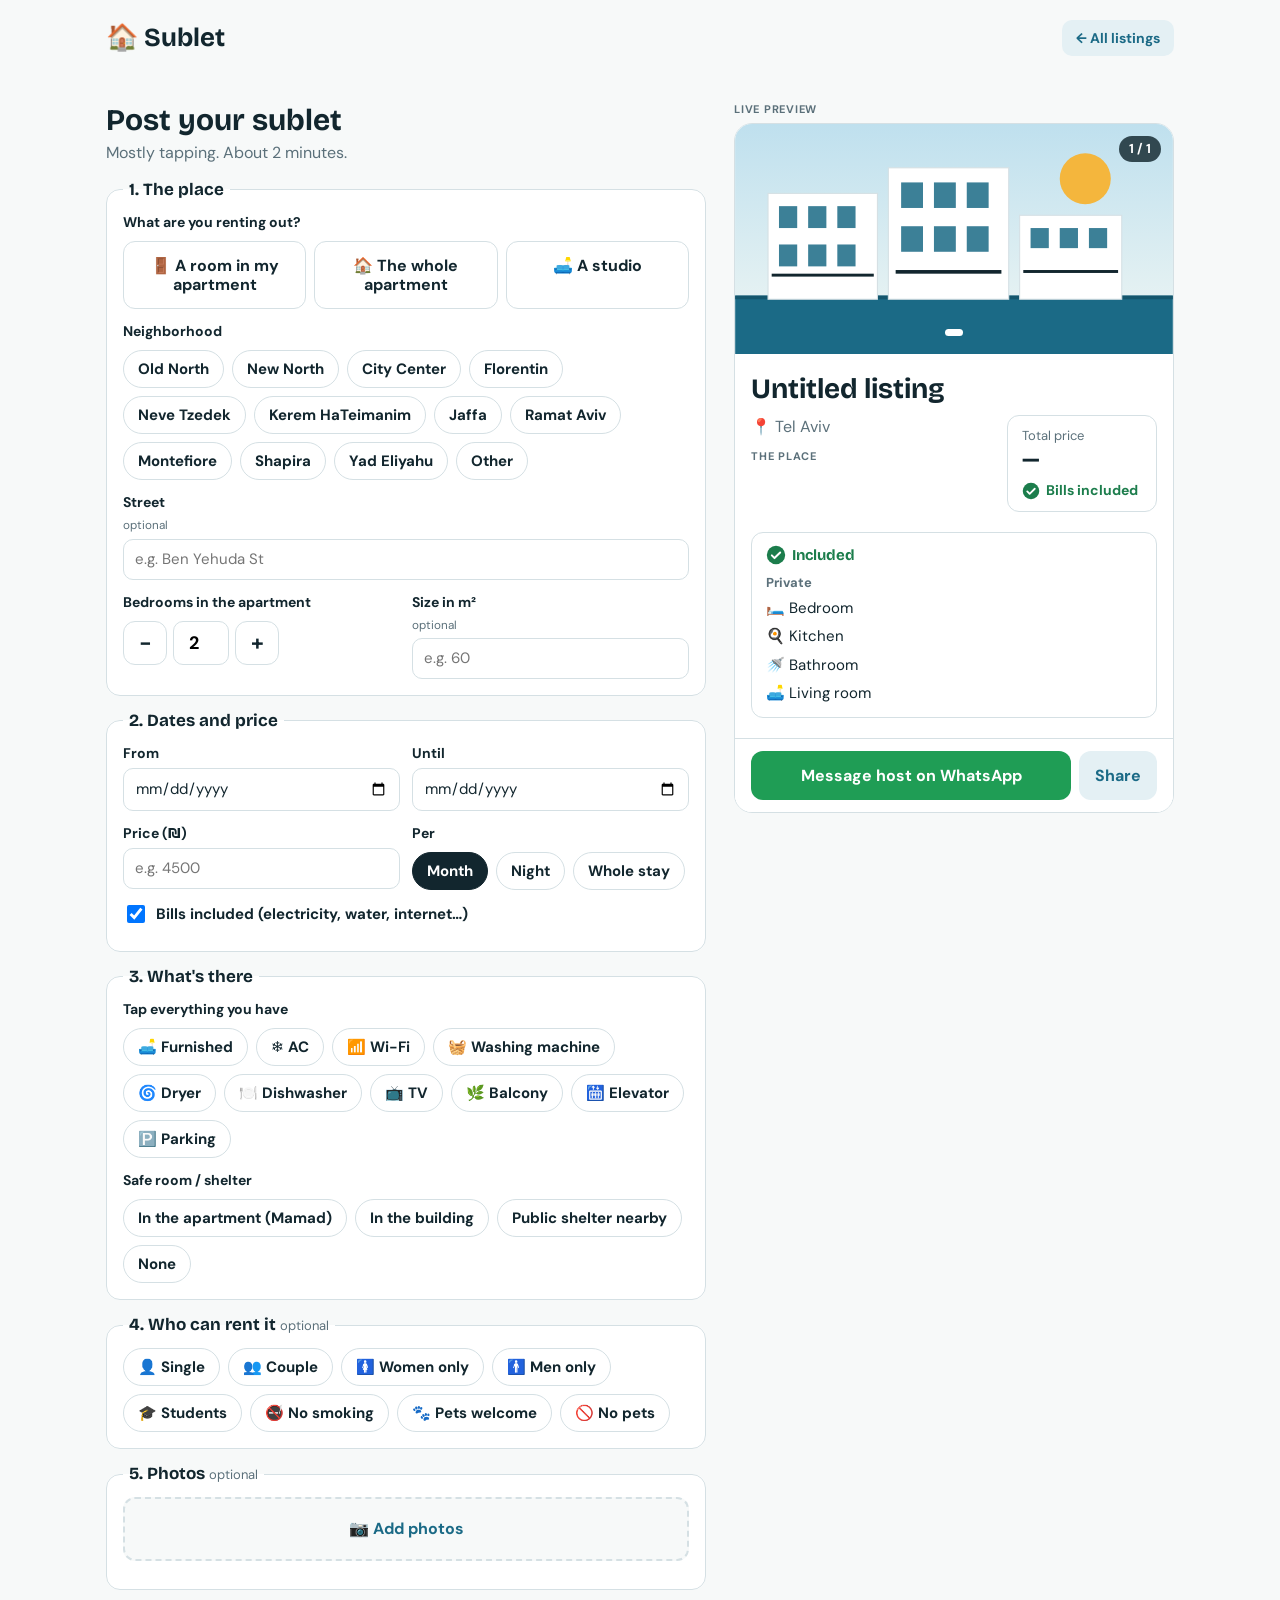
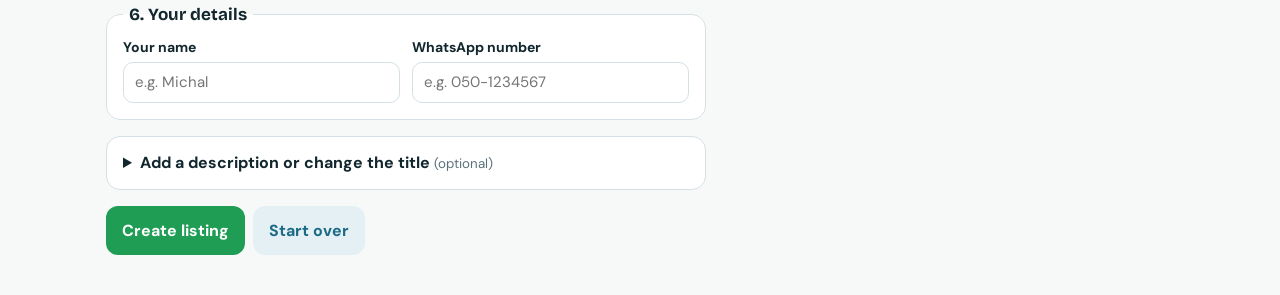
==== create.html @ 49a558b2 "Make creating a listing mostly tapping - Type, neighborhood, amenities, shelter and audience are tap" ====
<!DOCTYPE html>
<html lang="en">
<head>
<meta charset="utf-8">
<meta name="viewport" content="width=device-width, initial-scale=1, viewport-fit=cover">
<title>Create a listing · Sublet</title>
<link rel="preconnect" href="https://fonts.googleapis.com">
<link rel="preconnect" href="https://fonts.gstatic.com" crossorigin>
<link href="https://fonts.googleapis.com/css2?family=Bricolage+Grotesque:wght@600;700&family=DM+Sans:wght@400;500;700&display=swap" rel="stylesheet">
<link rel="stylesheet" href="style.css">
</head>
<body>
<div class="create">
  <header class="top">
    <a class="brand" href="./">🏠 Sublet</a>
    <a class="btn alt small" href="./">← All listings</a>
  </header>

  <div>
    <h1 class="ctitle">Post your sublet</h1>
    <p class="lead">Mostly tapping. About 2 minutes.</p>

    <!-- The tap options (neighborhoods, amenities...) are lists in the script below: edit them there. -->
    <form id="form" novalidate>
      <fieldset>
        <legend>1. The place</legend>
        <div class="q full"><span class="ql" id="q-type">What are you renting out?</span>
          <div class="opts big" id="o-type" role="group" aria-labelledby="q-type"></div></div>
        <div class="q full"><span class="ql" id="q-hood">Neighborhood</span>
          <div class="opts" id="o-hood" role="group" aria-labelledby="q-hood"></div></div>
        <label class="f full" id="otherHood" hidden>Which neighborhood?<input name="otherHood" placeholder="e.g. Bavli"></label>
        <label class="f full">Street <small>optional</small><input name="street" placeholder="e.g. Ben Yehuda St"></label>
        <div class="q" id="q-bedrooms"><span class="ql">Bedrooms in the apartment</span>
          <div class="step"><button type="button" data-step="bedrooms" data-d="-1" aria-label="Fewer bedrooms">−</button><input name="bedrooms" type="number" min="1" max="9" value="2" inputmode="numeric" aria-label="Bedrooms"><button type="button" data-step="bedrooms" data-d="1" aria-label="More bedrooms">+</button></div></div>
        <div class="q" id="q-others"><span class="ql">Other people living there</span>
          <div class="step"><button type="button" data-step="others" data-d="-1" aria-label="Fewer people">−</button><input name="others" type="number" min="0" max="9" value="1" inputmode="numeric" aria-label="Other people"><button type="button" data-step="others" data-d="1" aria-label="More people">+</button></div></div>
        <label class="f">Size in m² <small>optional</small><input name="size" type="number" min="0" inputmode="numeric" placeholder="e.g. 60"></label>
      </fieldset>

      <fieldset>
        <legend>2. Dates and price</legend>
        <label class="f">From<input name="from" type="date" required></label>
        <label class="f">Until<input name="to" type="date" required></label>
        <label class="f">Price (₪)<input name="price" type="number" min="1" inputmode="numeric" required placeholder="e.g. 4500"></label>
        <div class="q"><span class="ql" id="q-unit">Per</span>
          <div class="opts" id="o-unit" role="group" aria-labelledby="q-unit"></div></div>
        <p class="total full" id="total" aria-live="polite"></p>
        <label class="check full"><input name="bills" type="checkbox" value="yes" checked> Bills included (electricity, water, internet…)</label>
      </fieldset>

      <fieldset>
        <legend>3. What's there</legend>
        <div class="q full"><span class="ql" id="q-amen">Tap everything you have</span>
          <div class="opts" id="o-amen" role="group" aria-labelledby="q-amen"></div></div>
        <div class="q full"><span class="ql" id="q-shelter">Safe room / shelter</span>
          <div class="opts" id="o-shelter" role="group" aria-labelledby="q-shelter"></div></div>
      </fieldset>

      <fieldset>
        <legend>4. Who can rent it <small>optional</small></legend>
        <div class="q full"><div class="opts" id="o-who" role="group" aria-label="Who can rent it"></div></div>
      </fieldset>

      <fieldset>
        <legend>5. Photos <small>optional</small></legend>
        <label class="pickbtn full"><input id="pick" type="file" accept="image/*" multiple>📷 Add photos</label>
        <ul class="pics" id="pics"></ul>
      </fieldset>

      <fieldset>
        <legend>6. Your details</legend>
        <label class="f">Your name<input name="name" required placeholder="e.g. Michal" autocomplete="given-name"></label>
        <label class="f">WhatsApp number<input name="phone" type="tel" required placeholder="e.g. 050-1234567" autocomplete="tel"></label>
      </fieldset>

      <details class="more">
        <summary>Add a description or change the title <small>(optional)</small></summary>
        <div class="moreb">
          <label class="f">Title<input name="title" id="titleInput"></label>
          <label class="f">Description<textarea name="description" rows="4" placeholder="e.g. Quiet room, 5 minutes from the beach. My flatmate is a nice guy who works from home."></textarea></label>
        </div>
      </details>

      <div class="actions">
        <button class="btn main" type="submit">Create listing</button>
        <button class="btn alt" type="button" id="clear">Start over</button>
      </div>
    </form>

    <!-- Shown after "Create listing". For now, publishing = adding the data to listings.json. -->
    <section class="done" id="done" hidden>
      <h2>Your listing is ready 🎉</h2>
      <ol>
        <li>Copy the listing data below.</li>
        <li>Paste it into <code>listings.json</code>, inside the <code>[ ]</code>, with a comma after the listing before it.</li>
        <li id="photoStep">Put your photos in <code></code>.</li>
        <li>Commit and push. It goes live at <code id="liveUrl"></code>.</li>
      </ol>
      <div class="actions" style="margin-bottom:12px"><button class="btn dark small" type="button" id="copy">Copy listing data</button></div>
      <pre id="json"></pre>
    </section>
  </div>

  <aside class="pv">
    <h3 class="gl">Live preview</h3>
    <div class="frame" id="preview"></div>
  </aside>
</div>

<script src="listing.js"></script>
<script>
  // ================= Options people tap. Edit these lists to change the form. =================
  const OPTIONS = {
    type: [
      { value: 'Shared apartment', label: '🚪 A room in my apartment' },
      { value: 'Entire apartment', label: '🏠 The whole apartment' },
      { value: 'Studio', label: '🛋️ A studio' },
    ],
    hood: ['Old North', 'New North', 'City Center', 'Florentin', 'Neve Tzedek', 'Kerem HaTeimanim',
           'Jaffa', 'Ramat Aviv', 'Montefiore', 'Shapira', 'Yad Eliyahu', 'Other'],
    unit: [
      { value: 'month', label: 'Month' },
      { value: 'night', label: 'Night' },
      { value: 'total', label: 'Whole stay' },
    ],
    amen: ['🛋️ Furnished', '❄️ AC', '📶 Wi-Fi', '🧺 Washing machine', '🌀 Dryer', '🍽️ Dishwasher',
           '📺 TV', '🌿 Balcony', '🛗 Elevator', '🅿️ Parking', '🚿 Private bathroom'],
    shelter: [
      { value: 'mamad', label: 'In the apartment (Mamad)' },
      { value: 'building', label: 'In the building' },
      { value: 'nearby', label: 'Public shelter nearby' },
      { value: 'none', label: 'None' },
    ],
    who: ['👤 Single', '👥 Couple', '🚺 Women only', '🚹 Men only', '🎓 Students', '🚭 No smoking', '🐾 Pets welcome', '🚫 No pets'],
  };
  // Picking one of these un-picks the other.
  const OPPOSITES = [['🚺 Women only', '🚹 Men only'], ['🐾 Pets welcome', '🚫 No pets']];
  // Shown only for "a room in my apartment".
  const SHARED_ONLY = ['🚿 Private bathroom'];

  // ================= Draw the tap buttons =================
  // single: radio buttons (pick one). Otherwise checkboxes (pick many). Both look like chips.
  function drawOptions(name, list, { single = false, required = false } = {}) {
    document.getElementById('o-' + name).innerHTML = list.map(o => {
      const value = o.value ?? o, label = o.label ?? o;
      return `<label class="opt"><input type="${single ? 'radio' : 'checkbox'}" name="${name}" value="${Sublet.esc(value)}"${required ? ' required' : ''}><span>${Sublet.esc(label)}</span></label>`;
    }).join('');
  }
  drawOptions('type', OPTIONS.type, { single: true, required: true });
  drawOptions('hood', OPTIONS.hood, { single: true, required: true });
  drawOptions('unit', OPTIONS.unit, { single: true });
  drawOptions('amen', OPTIONS.amen);
  drawOptions('shelter', OPTIONS.shelter, { single: true });
  drawOptions('who', OPTIONS.who);
  document.querySelector('input[name=unit][value=month]').checked = true;

  const form = document.getElementById('form');
  const f = form.elements;
  const preview = document.getElementById('preview');
  const picsList = document.getElementById('pics');
  const done = document.getElementById('done');
  const SAVE_KEY = 'sublet-draft';

  let photos = [];   // photos picked from this device: { file, url (temporary, for the preview), caption }

  // ================= Small helpers =================
  const checked = name => [...form.querySelectorAll(`input[name="${name}"]:checked`)].map(i => i.value);
  const one = name => checked(name)[0] || '';
  const slug = text => text.toLowerCase().replace(/[^a-z0-9]+/g, '-').replace(/^-|-$/g, '');
  const plural = (n, word) => `${n} ${word}${n === 1 ? '' : 's'}`;

  // 050-123 4567 -> 972501234567 (WhatsApp needs the country code)
  function phoneDigits(text) {
    let d = text.replace(/\D/g, '');
    if (d.startsWith('00')) d = d.slice(2);
    if (d.startsWith('0')) d = '972' + d.slice(1);
    return d;
  }

  // Length of the stay. The "until" day counts as a day of the stay.
  const DAY = 864e5;
  const utc = iso => new Date(iso + 'T00:00:00Z');
  const nights = (from, to) => Math.round((utc(to) - utc(from)) / DAY);
  function months(from, to) {
    const a = utc(from), end = new Date(utc(to).getTime() + DAY);
    let m = (end.getUTCFullYear() - a.getUTCFullYear()) * 12 + end.getUTCMonth() - a.getUTCMonth();
    const at = k => new Date(Date.UTC(a.getUTCFullYear(), a.getUTCMonth() + k, a.getUTCDate()));
    if (at(m) > end) m--;
    return m + (end - at(m)) / DAY / 30;
  }
  const datesOk = () => f.from.value && f.to.value && f.to.value > f.from.value;

  // ================= Turn the taps into a listing (same shape as listings.json) =================
  function readForm() {
    const type = one('type');
    const shared = type === 'Shared apartment';
    const hood = one('hood') === 'Other' ? f.otherHood.value.trim() : one('hood');
    const bedrooms = Number(f.bedrooms.value) || 1;
    const others = Number(f.others.value) || 0;
    const size = Number(f.size.value) || 0;
    const amen = checked('amen').filter(a => shared || !SHARED_ONLY.includes(a));

    // Price: whatever unit they chose, work out the total.
    const price = { billsIncluded: f.bills.checked };
    const amount = Number(f.price.value) || 0;
    const unit = one('unit');
    if (unit === 'total') price.total = amount;
    if (unit === 'month') { price.perMonth = amount; if (datesOk()) price.total = Math.round(amount * months(f.from.value, f.to.value)); }
    if (unit === 'night') { price.perNight = amount; if (datesOk()) price.total = amount * nights(f.from.value, f.to.value); }

    // Title, written for them (they can change it under "optional").
    const autoTitle = !type ? '' :
      type === 'Studio' ? `Studio in ${hood || 'Tel Aviv'}` :
      type === 'Entire apartment' ? `Entire ${bedrooms}-bedroom apartment in ${hood || 'Tel Aviv'}` :
      `Private room in a shared apartment in ${hood || 'Tel Aviv'}`;
    document.getElementById('titleInput').placeholder = autoTitle;

    // "The place" chips
    const sizeChip = size ? [`📐 ${size} m²`] : [];
    const place =
      shared ? ['1 private bedroom', plural(others, 'other resident'), ...sizeChip, `🛏️ ${bedrooms} bedrooms in total`] :
      type === 'Entire apartment' ? [`🛏️ ${plural(bedrooms, 'bedroom')}`, ...sizeChip] : sizeChip;

    // Included: the basics every place has, plus what they tapped.
    const privateBath = amen.includes('🚿 Private bathroom');
    const extras = amen.filter(a => a !== '🚿 Private bathroom');
    const shelterText = { mamad: '🛡️ Safe room (Mamad)', building: '🛡️ Shelter in the building', nearby: '🛡️ Public shelter nearby' }[one('shelter')];
    if (shelterText) extras.push(shelterText);
    const included =
      shared ? {
        private: ['🛏️ Bedroom', ...(privateBath ? ['🚿 Private bathroom'] : [])],
        shared: ['🍳 Kitchen', ...(privateBath ? [] : ['🚿 Bathroom']), '🛋️ Living room', ...extras],
      } :
      type === 'Studio' ? { private: ['🛏️ Bed', '🍳 Kitchenette', '🚿 Bathroom', ...extras], shared: [] } :
      { private: ['🛏️ Bedroom', '🍳 Kitchen', '🚿 Bathroom', '🛋️ Living room', ...extras], shared: [] };

    const id = slug(`${hood || 'listing'} ${f.from.value}`);
    return {
      id,
      title: f.title.value.trim() || autoTitle,
      type,
      address: [f.street.value.trim(), hood, 'Tel Aviv'].filter(Boolean).join(', '),
      neighborhood: hood,
      from: f.from.value,
      to: f.to.value,
      price,
      lookingFor: checked('who'),
      place,
      description: f.description.value.split(/\n\s*\n/).map(s => s.replace(/\s*\n\s*/g, ' ').trim()).filter(Boolean),
      included,
      notIncluded: one('shelter') === 'none' ? ['🛡️ Bomb shelter'] : [],
      contact: { name: f.name.value.trim(), phone: phoneDigits(f.phone.value) },
      photos: photos.map(p => ({ src: `photos/${id}/${p.file.name}`, caption: p.caption })),
    };
  }

  // ================= Keep the form and preview in sync =================
  function update() {
    const type = one('type');
    // Show only the questions that fit what they're renting out.
    document.getElementById('q-bedrooms').hidden = type === 'Studio';
    document.getElementById('q-others').hidden = type !== 'Shared apartment';
    document.getElementById('otherHood').hidden = one('hood') !== 'Other';
    for (const a of SHARED_ONLY) form.querySelector(`input[name=amen][value="${a}"]`).closest('.opt').hidden = type !== 'Shared apartment';
    if (f.from.value) f.to.min = f.from.value;

    const listing = readForm();

    // Price summary under the price field
    const p = listing.price, unit = one('unit');
    const total = document.getElementById('total');
    if (!p.total || unit === 'total') total.textContent = '';
    else total.textContent = unit === 'night'
      ? `= ${Sublet.money(p.total)} total for ${plural(nights(f.from.value, f.to.value), 'night')}`
      : `= ${Sublet.money(p.total)} total for ${Math.round(months(f.from.value, f.to.value) * 10) / 10} months`;

    // The preview shows photos straight from this device.
    listing.photos = photos.map(p => ({ src: p.url, caption: p.caption }));
    preview.innerHTML = Sublet.render(listing, { preview: true });
    Sublet.activate(preview, { preview: true });
  }

  // ================= Photos =================
  // Captions are optional. Use the file name only if it's a real word (not IMG_1234).
  const captionFromName = name => {
    const base = name.replace(/\.[^.]+$/, '').replace(/[-_]+/g, ' ').trim();
    return /^[a-z ]+$/i.test(base) ? base.charAt(0).toUpperCase() + base.slice(1) : '';
  };
  function drawPhotos() {
    picsList.innerHTML = photos.map((p, i) => `
      <li>
        <img src="${p.url}" alt="">
        <input value="${Sublet.esc(p.caption)}" data-i="${i}" aria-label="Caption for photo ${i + 1}" placeholder="${i === 0 ? 'Cover photo · caption (optional)' : 'Caption (optional)'}">
        <button type="button" data-remove="${i}" aria-label="Remove photo ${i + 1}">✕</button>
      </li>`).join('');
  }
  document.getElementById('pick').addEventListener('change', e => {
    for (const file of e.target.files) photos.push({ file, url: URL.createObjectURL(file), caption: captionFromName(file.name) });
    e.target.value = '';
    drawPhotos(); update();
  });
  picsList.addEventListener('input', e => {
    if (e.target.dataset.i) { photos[e.target.dataset.i].caption = e.target.value; update(); }
  });
  picsList.addEventListener('click', e => {
    const i = e.target.dataset.remove;
    if (i === undefined) return;
    URL.revokeObjectURL(photos[i].url);
    photos.splice(i, 1);
    drawPhotos(); update();
  });

  // ================= − / + buttons =================
  form.addEventListener('click', e => {
    const b = e.target.closest('[data-step]');
    if (!b) return;
    const input = f[b.dataset.step];
    input.value = Math.min(+input.max, Math.max(+input.min, (Number(input.value) || 0) + Number(b.dataset.d)));
    form.dispatchEvent(new Event('input'));
  });

  // ================= Save a draft in this browser (photos aren't saved) =================
  function saveDraft() {
    const data = {};
    for (const el of form.elements) {
      if (!el.name) continue;
      if (el.type === 'checkbox' || el.type === 'radio') { if (el.checked) (data[el.name] ||= []).push(el.value); }
      else data[el.name] = el.value;
    }
    try { localStorage.setItem(SAVE_KEY, JSON.stringify(data)); } catch (e) {}
  }
  function loadDraft() {
    let data;
    try { data = JSON.parse(localStorage.getItem(SAVE_KEY)); } catch (e) {}
    if (!data) return;
    for (const el of form.elements) {
      if (!el.name) continue;
      if (el.type === 'checkbox' || el.type === 'radio') el.checked = (data[el.name] || []).includes(el.value);
      else if (el.name in data) el.value = data[el.name];
    }
  }

  form.addEventListener('input', e => {
    // Picking "Women only" un-picks "Men only", etc.
    const t = e.target;
    if (t && t.checked) for (const pair of OPPOSITES) if (pair.includes(t.value)) {
      const other = form.querySelector(`input[value="${pair.find(v => v !== t.value)}"]`);
      if (other) other.checked = false;
    }
    saveDraft(); update(); done.hidden = true;
  });

  // "Start over" keeps your name and number.
  document.getElementById('clear').addEventListener('click', () => {
    const name = f.name.value, phone = f.phone.value;
    form.reset();
    document.querySelector('input[name=unit][value=month]').checked = true;
    f.name.value = name; f.phone.value = phone;
    photos.forEach(p => URL.revokeObjectURL(p.url));
    photos = [];
    drawPhotos(); saveDraft(); update();
    done.hidden = true;
    scrollTo({ top: 0, behavior: 'smooth' });
  });

  // ================= "Create listing" =================
  function problem(el, message) {
    el.setCustomValidity(message);
    el.reportValidity();
    el.addEventListener('input', () => el.setCustomValidity(''), { once: true });
    if (el.type === 'radio') el.closest('.q').scrollIntoView({ behavior: 'smooth', block: 'center' });
    return false;
  }
  function check() {
    if (!one('type')) return problem(f.type[0], 'Pick what you are renting out');
    if (!one('hood')) return problem(f.hood[0], 'Pick a neighborhood');
    if (one('hood') === 'Other' && !f.otherHood.value.trim()) return problem(f.otherHood, 'Write the neighborhood');
    if (!f.from.value) return problem(f.from, 'Pick the start date');
    if (!f.to.value) return problem(f.to, 'Pick the end date');
    if (!datesOk()) return problem(f.to, 'The end date must be after the start date');
    if (!(Number(f.price.value) > 0)) return problem(f.price, 'Write the price');
    if (!f.name.value.trim()) return problem(f.name, 'Write your name');
    if (phoneDigits(f.phone.value).length < 11) return problem(f.phone, 'Write your WhatsApp number, e.g. 050-1234567');
    return true;
  }

  form.addEventListener('submit', e => {
    e.preventDefault();
    if (!check()) return;
    const listing = readForm();
    document.getElementById('json').textContent = JSON.stringify(listing, null, 2);
    document.getElementById('liveUrl').textContent = `meraryz.github.io/sublet/${listing.id}/`;
    const photoStep = document.getElementById('photoStep');
    photoStep.hidden = photos.length === 0;
    photoStep.querySelector('code').textContent = `photos/${listing.id}/`;
    done.hidden = false;
    done.scrollIntoView({ behavior: 'smooth', block: 'start' });
  });

  document.getElementById('copy').addEventListener('click', async e => {
    try {
      await navigator.clipboard.writeText(document.getElementById('json').textContent);
      e.target.textContent = 'Copied ✓';
    } catch (err) {
      e.target.textContent = 'Select the text below and copy it';
    }
    setTimeout(() => e.target.textContent = 'Copy listing data', 2500);
  });

  loadDraft();
  update();
</script>
</body>
</html>
---- style.css ----
/* Shared styles for every page.
   Sections: 1. Tokens & base  2. Listing page  3. Home page  4. Create page */

/* ---------- 1. Tokens & base ---------- */
:root{
  --ink:#12262e;
  --sea:#1b6a86;
  --sea-soft:#e4f0f4;
  --sun:#f4b63d;
  --paper:#f7f9f9;
  --line:#d5e0e4;
  --muted:#5b707a;
  --yes:#1c7d4c;
  --no:#b03a2a;
  --wa:#1f9d55;
  --f-display:'Bricolage Grotesque',system-ui,sans-serif;
  --f-body:'DM Sans',system-ui,sans-serif;
  color-scheme:light;
}
*{box-sizing:border-box}
[hidden]{display:none!important}
html,body{margin:0}
body{background:var(--paper);color:var(--ink);font:400 16px/1.5 var(--f-body);-webkit-text-size-adjust:100%}
img{max-width:100%}
a{color:var(--sea)}
.sr{position:absolute;width:1px;height:1px;overflow:hidden;clip:rect(0 0 0 0);white-space:nowrap}
.btn{display:inline-block;font:700 16px var(--f-body);border-radius:12px;padding:14px 16px;text-align:center;text-decoration:none;cursor:pointer;border:0}
.btn.main{background:var(--wa);color:#fff}
.btn.alt{background:var(--sea-soft);color:var(--sea)}
.btn.dark{background:var(--ink);color:#fff}
.btn.small{font-size:14px;padding:9px 14px;border-radius:10px}
.btn:focus-visible,a:focus-visible{outline:3px solid var(--sun);outline-offset:2px}
.chip{border-radius:999px;padding:5px 11px;font-size:14px;font-weight:700;line-height:1.25;background:var(--sea-soft);color:var(--sea)}
.chip.dark{background:var(--ink);color:#fff}
.msg{max-width:480px;margin:40px auto;padding:0 16px;text-align:center;color:var(--muted)}
.toast{position:fixed;left:50%;bottom:88px;transform:translateX(-50%);background:var(--ink);color:#fff;border-radius:999px;padding:8px 16px;font-size:14px;opacity:0;pointer-events:none;transition:opacity .2s;z-index:6}
.toast.show{opacity:1}
@media (prefers-reduced-motion:reduce){.toast{transition:none}}

/* ---------- 2. Listing page (also used by the create-page preview) ---------- */
/* One column, 480px max: photos, title + key facts, description, included / not included, sticky action bar. */
.wrap{max-width:480px;margin:0 auto;background:#fff;min-height:100vh;padding-bottom:96px;box-shadow:0 0 0 1px var(--line)}
.hero{position:relative;aspect-ratio:1200/630;background:var(--sea-soft);overflow:hidden}
.gal{display:flex;height:100%;overflow-x:auto;scroll-snap-type:x mandatory;scrollbar-width:none;-webkit-overflow-scrolling:touch}
.gal::-webkit-scrollbar{display:none}
.gal:focus-visible{outline:3px solid var(--sun);outline-offset:-3px}
.slide{position:relative;flex:0 0 100%;height:100%;scroll-snap-align:center}
.slide img{display:block;width:100%;height:100%;object-fit:cover}
.cap,.count,.back{position:absolute;background:rgba(18,38,46,.82);color:#fff;border-radius:999px;font-size:13px;font-weight:700}
.cap{left:12px;bottom:12px;padding:4px 12px}
.count{right:12px;top:12px;padding:3px 10px;font-variant-numeric:tabular-nums}
.back{left:12px;top:12px;padding:3px 12px;text-decoration:none}
.dots{position:absolute;left:0;right:0;bottom:18px;display:flex;justify-content:center;gap:6px;pointer-events:none}
.dots i{width:7px;height:7px;border-radius:50%;background:rgba(255,255,255,.65);transition:width .2s}
.dots i.on{width:18px;border-radius:4px;background:#fff}
.body{padding:20px 16px;display:flex;flex-direction:column;gap:20px}
.head{display:grid;grid-template-columns:1fr auto;gap:10px 14px;align-items:start}
.head h1{grid-column:1/-1;font:700 28px/1.12 var(--f-display);margin:0;text-wrap:balance}
.side{min-width:150px}
@media (max-width:380px){.head{grid-template-columns:1fr}.side{min-width:0}}
.info{display:flex;flex-direction:column;gap:12px}
.info>*{margin:0}
.meta{display:flex;flex-direction:column;gap:2px;color:var(--muted)}
.meta strong{color:var(--ink);font-weight:700;font-variant-numeric:tabular-nums}
.gl{margin:0 0 6px;font:700 11px/1 var(--f-body);letter-spacing:.07em;text-transform:uppercase;color:var(--muted)}
.cl{display:flex;flex-wrap:wrap;gap:6px}
.contact{font-weight:700}
.fact{border:1px solid var(--line);border-radius:12px;padding:10px 14px}
.fact span{display:block;color:var(--muted);font-size:13px}
.fact strong{display:block;font:700 22px/1.2 var(--f-display);font-variant-numeric:tabular-nums}
.fact small{display:block;color:var(--muted);font-size:14px;font-variant-numeric:tabular-nums}
.fact small.incl{display:flex;align-items:center;gap:6px;margin-top:8px;font-weight:700;color:var(--yes)}
.fact small.incl.no{color:var(--no)}
.fact small.incl svg{width:18px;height:18px;flex:none}
.desc{background:var(--paper);border:1px solid var(--line);border-radius:12px;padding:14px 16px;font-size:15px;line-height:1.55}
.desc p{margin:0}
.desc p+p{margin-top:8px}
.zones{display:flex;flex-direction:column;gap:8px}
.zones h3{display:flex;align-items:center;gap:6px;margin:0;font:700 15px/1.2 var(--f-display)}
.zones h3 svg{width:20px;height:20px;flex:none}
.zones ul{list-style:none;margin:0;padding:0;display:flex;flex-direction:column;gap:6px;font-size:15px}
.inc{border:1px solid var(--line);border-radius:12px;padding:12px 14px}
.inc h3{color:var(--yes)}
.cols{display:grid;grid-template-columns:1fr 1fr;margin-top:10px}
.cols.one{grid-template-columns:1fr}
.col h4{margin:0 0 6px;font:700 13px/1.2 var(--f-body);color:var(--muted)}
.col+.col{border-left:1px solid var(--line);padding-left:14px}
.out{border:1px solid var(--line);border-radius:12px;padding:12px 14px}
.out h3{color:var(--no)}
.out ul{margin-top:10px;flex-direction:row;flex-wrap:wrap;gap:6px 16px}
.bar{position:fixed;left:0;right:0;bottom:0;background:#fff;border-top:1px solid var(--line);padding:12px 16px calc(12px + env(safe-area-inset-bottom, 0px));z-index:5}
.bar div{max-width:480px;margin:0 auto;display:flex;gap:8px}
.bar .main{flex:1}

/* ---------- 3. Home page ---------- */
.site{max-width:1000px;margin:0 auto;padding:0 16px 40px}
.top{display:flex;align-items:center;justify-content:space-between;gap:12px;flex-wrap:wrap;padding-block:20px}
.brand{font:700 26px/1 var(--f-display);margin:0;color:var(--ink);text-decoration:none}
.lead{margin:0 0 16px;color:var(--muted)}
.grid{display:grid;grid-template-columns:repeat(auto-fill,minmax(260px,1fr));gap:16px}
.card{display:flex;flex-direction:column;background:#fff;border:1px solid var(--line);border-radius:14px;overflow:hidden;color:inherit;text-decoration:none;transition:box-shadow .15s}
.card:hover{box-shadow:0 6px 20px rgba(18,38,46,.1)}
.card img{display:block;width:100%;aspect-ratio:1200/630;object-fit:cover;background:var(--sea-soft)}
.card .cb{padding:12px 14px 14px;display:flex;flex-direction:column;gap:6px;flex:1}
.card h2{font:700 18px/1.2 var(--f-display);margin:0}
.card .where{color:var(--muted);font-size:14px}
.card .row{display:flex;align-items:center;justify-content:space-between;gap:8px;margin-top:auto;padding-top:6px}
.card .row strong{font:700 18px/1.2 var(--f-display);font-variant-numeric:tabular-nums}
.card .when{font-size:14px;font-weight:700;font-variant-numeric:tabular-nums}
.foot{margin-top:28px;color:var(--muted);font-size:13px;text-align:center}

/* ---------- 4. Create page ---------- */
.create{max-width:1100px;margin:0 auto;padding:0 16px 40px;display:grid;grid-template-columns:minmax(0,1fr) 440px;gap:28px;align-items:start}
.create .top{grid-column:1/-1}
@media (max-width:900px){.create{grid-template-columns:minmax(0,1fr)}}
form fieldset{border:1px solid var(--line);border-radius:14px;background:#fff;padding:14px 16px 16px;margin:0 0 16px;display:grid;grid-template-columns:1fr 1fr;gap:12px}
form legend{font:700 17px/1 var(--f-display);padding:0 6px}
.f{display:flex;flex-direction:column;gap:4px;font-size:14px;font-weight:700}
.f.full{grid-column:1/-1}
@media (max-width:520px){form fieldset{grid-template-columns:1fr}}
.f small{font-weight:400;color:var(--muted)}
.f input,.f select,.f textarea{font:400 15px/1.4 var(--f-body);color:var(--ink);border:1px solid var(--line);border-radius:10px;padding:9px 11px;background:#fff;width:100%}
.f textarea{resize:vertical;min-height:84px}
.f input:focus,.f select:focus,.f textarea:focus{outline:2px solid var(--sea);outline-offset:0;border-color:var(--sea)}
.check{display:flex;align-items:center;gap:8px;font-size:15px;font-weight:700;align-self:end;padding-bottom:9px}
.check input{width:18px;height:18px}
.pics{grid-column:1/-1;list-style:none;margin:0;padding:0;display:flex;flex-direction:column;gap:8px}
.pics li{display:grid;grid-template-columns:88px 1fr auto;gap:10px;align-items:center}
.pics img{width:88px;aspect-ratio:1200/630;object-fit:cover;border-radius:8px;background:var(--sea-soft)}
.pics input{font:400 15px var(--f-body);border:1px solid var(--line);border-radius:10px;padding:8px 10px;width:100%}
.pics button{border:0;background:none;color:var(--no);font:700 14px var(--f-body);cursor:pointer;padding:6px}
.actions{display:flex;gap:8px;flex-wrap:wrap}
.done{border:2px solid var(--wa);border-radius:14px;background:#fff;padding:16px;margin-top:16px}
.done h2{font:700 20px/1.2 var(--f-display);margin:0 0 8px}
.done ol{margin:0 0 12px;padding-left:20px}
.done code{background:var(--paper);border:1px solid var(--line);border-radius:6px;padding:1px 5px;font-size:13px}
.done pre{background:var(--ink);color:#e4f0f4;border-radius:10px;padding:12px;font-size:12px;max-height:260px;overflow:auto;margin:0}
.pv{position:sticky;top:16px}
.pv .gl{margin-bottom:8px}
.frame{border:1px solid var(--line);border-radius:18px;overflow:auto;max-height:calc(100vh - 60px);background:#fff}
.frame .wrap{min-height:0;padding-bottom:0;box-shadow:none}
.frame .bar{position:sticky}
@media (max-width:900px){.pv{position:static}.frame{max-height:none}}

/* Tap-to-pick chips (radio buttons / checkboxes dressed as buttons) */
.ctitle{font:700 30px/1.1 var(--f-display);margin:0 0 4px}
form legend small{font:400 13px var(--f-body);color:var(--muted)}
.q{display:flex;flex-direction:column;gap:8px}
.q.full,.pickbtn.full,.check.full,.total.full{grid-column:1/-1}
.ql{font-size:14px;font-weight:700}
.opts{display:flex;flex-wrap:wrap;gap:8px}
.opt{position:relative;display:inline-flex}
.opt input{position:absolute;left:50%;bottom:0;opacity:0;width:1px;height:1px}
.opt span{display:inline-block;border:1.5px solid var(--line);border-radius:999px;padding:9px 14px;font-size:15px;font-weight:700;line-height:1.2;cursor:pointer;background:#fff;user-select:none;-webkit-tap-highlight-color:transparent}
.opt span:hover{border-color:var(--sea)}
.opt input:checked+span{background:var(--ink);border-color:var(--ink);color:#fff}
.opt input:focus-visible+span{outline:3px solid var(--sun);outline-offset:2px}
.opts.big .opt{flex:1 1 170px}
.opts.big span{flex:1;text-align:center;padding:14px 10px;border-radius:12px;font-size:16px}
.step{display:flex;align-items:center;gap:6px}
.step button{width:44px;height:44px;border-radius:12px;border:1.5px solid var(--line);background:#fff;color:var(--ink);font:700 22px/1 var(--f-body);cursor:pointer}
.step button:active{background:var(--sea-soft)}
.step input{width:56px;text-align:center;font:700 18px var(--f-body);border:1px solid var(--line);border-radius:10px;padding:9px 4px}
.total{margin:-4px 0 0;font-weight:700;color:var(--sea);min-height:0}
.total:empty{display:none}
.pickbtn{position:relative;display:flex;align-items:center;justify-content:center;gap:8px;border:2px dashed var(--line);border-radius:12px;padding:18px;font-weight:700;font-size:16px;color:var(--sea);cursor:pointer;background:var(--paper)}
.pickbtn:hover{border-color:var(--sea)}
.pickbtn input{position:absolute;inset:0;opacity:0;cursor:pointer}
.pickbtn:focus-within{outline:3px solid var(--sun);outline-offset:2px}
.more{border:1px solid var(--line);border-radius:14px;background:#fff;margin:0 0 16px}
.more summary{padding:14px 16px;font-weight:700;cursor:pointer}
.more summary small{font-weight:400;color:var(--muted)}
.moreb{padding:0 16px 16px;display:flex;flex-direction:column;gap:12px}
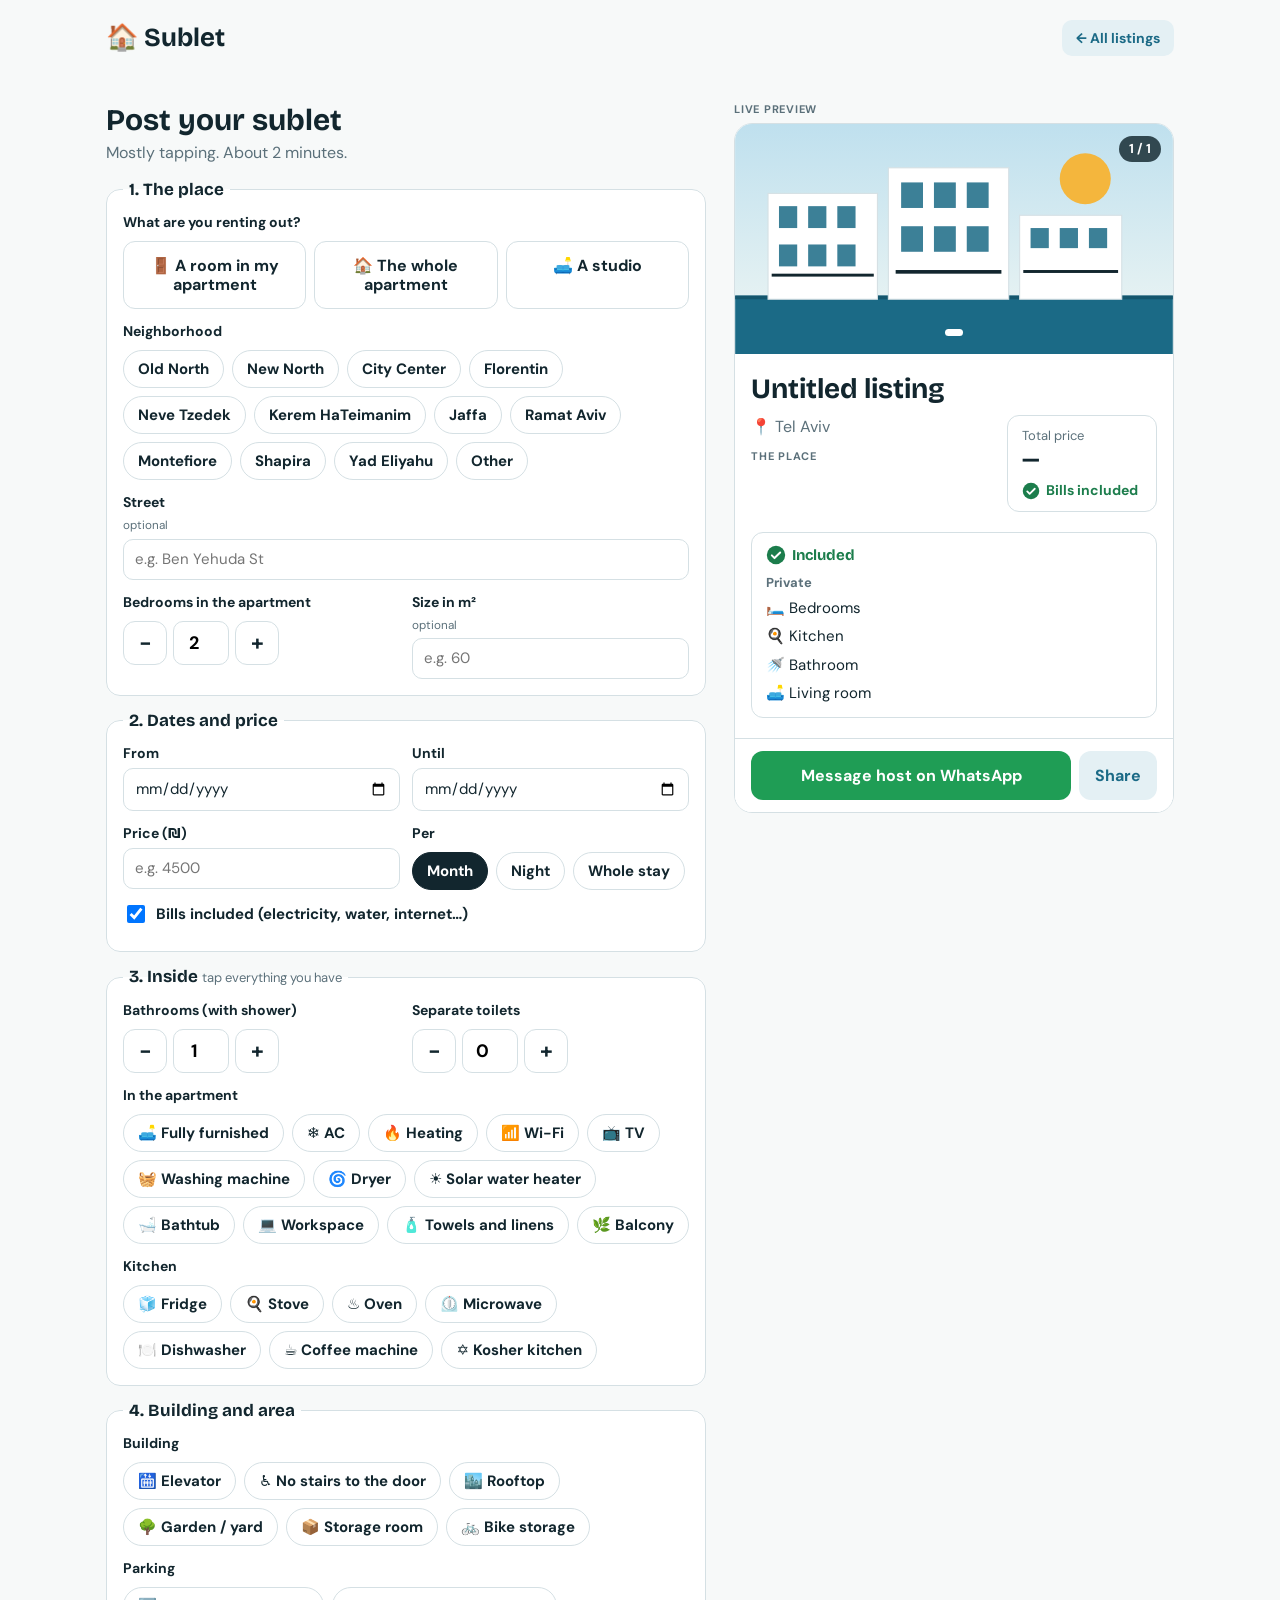
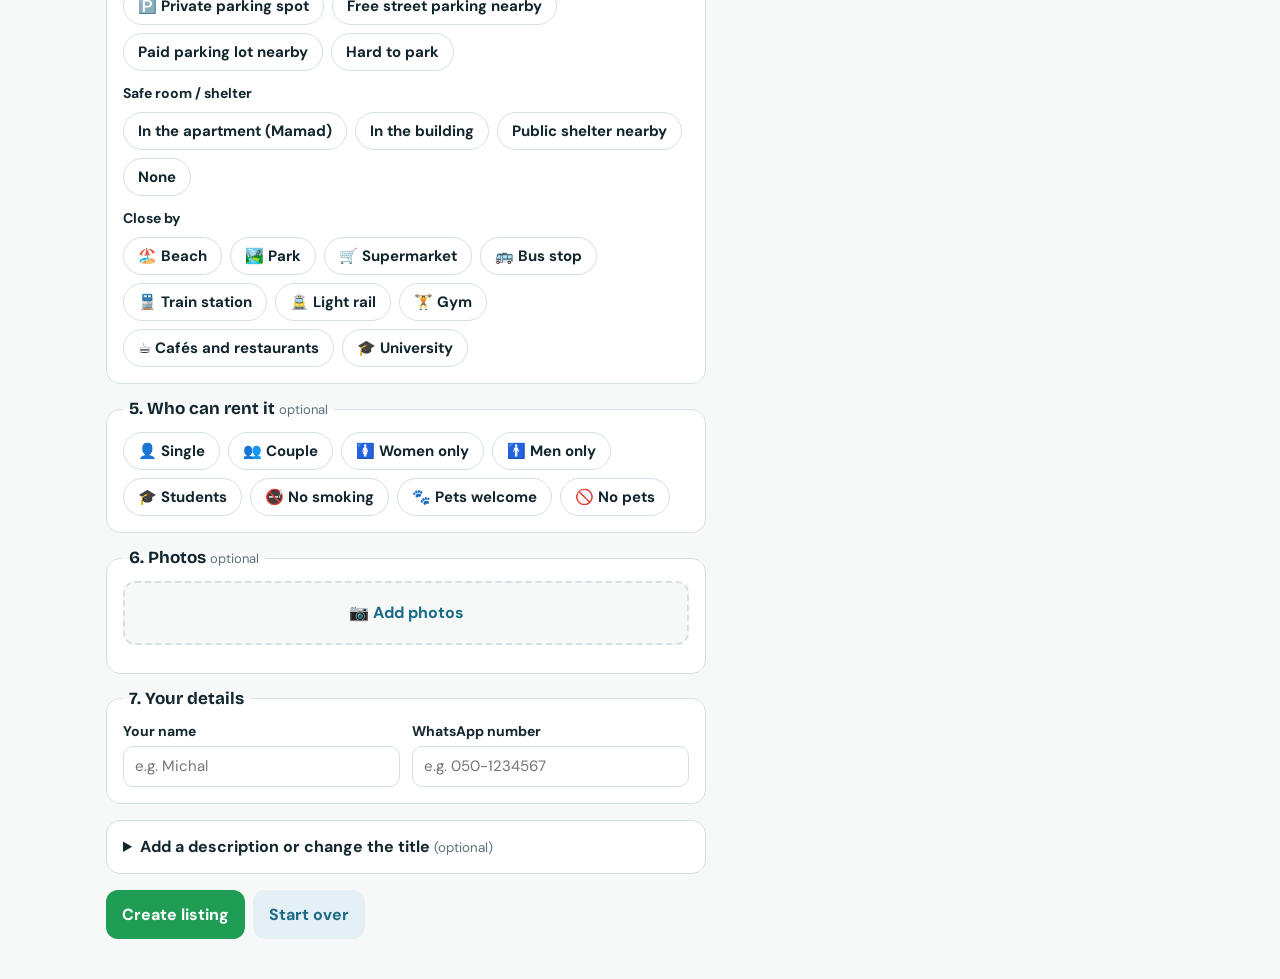
==== commit b7508035: "Cover more of what's there in the create form - Bathroom and separate-toilet counters; private bathr" ====
--- a/create.html
+++ b/create.html
@@ -49,26 +49,44 @@
       </fieldset>
 
       <fieldset>
-        <legend>3. What's there</legend>
-        <div class="q full"><span class="ql" id="q-amen">Tap everything you have</span>
-          <div class="opts" id="o-amen" role="group" aria-labelledby="q-amen"></div></div>
-        <div class="q full"><span class="ql" id="q-shelter">Safe room / shelter</span>
-          <div class="opts" id="o-shelter" role="group" aria-labelledby="q-shelter"></div></div>
-      </fieldset>
-
-      <fieldset>
-        <legend>4. Who can rent it <small>optional</small></legend>
+        <legend>3. Inside <small>tap everything you have</small></legend>
+        <div class="q" id="q-baths"><span class="ql">Bathrooms (with shower)</span>
+          <div class="step"><button type="button" data-step="baths" data-d="-1" aria-label="Fewer bathrooms">−</button><input name="baths" type="number" min="1" max="9" value="1" inputmode="numeric" aria-label="Bathrooms"><button type="button" data-step="baths" data-d="1" aria-label="More bathrooms">+</button></div></div>
+        <div class="q" id="q-toilets"><span class="ql">Separate toilets</span>
+          <div class="step"><button type="button" data-step="toilets" data-d="-1" aria-label="Fewer toilets">−</button><input name="toilets" type="number" min="0" max="9" value="0" inputmode="numeric" aria-label="Separate toilets"><button type="button" data-step="toilets" data-d="1" aria-label="More toilets">+</button></div></div>
+        <div class="q full" id="q-room"><span class="ql" id="l-room">In the room</span>
+          <div class="opts" id="o-room" role="group" aria-labelledby="l-room"></div></div>
+        <div class="q full"><span class="ql" id="l-amen">In the apartment</span>
+          <div class="opts" id="o-amen" role="group" aria-labelledby="l-amen"></div></div>
+        <div class="q full"><span class="ql" id="l-kitchen">Kitchen</span>
+          <div class="opts" id="o-kitchen" role="group" aria-labelledby="l-kitchen"></div></div>
+      </fieldset>
+
+      <fieldset>
+        <legend>4. Building and area</legend>
+        <div class="q full"><span class="ql" id="l-building">Building</span>
+          <div class="opts" id="o-building" role="group" aria-labelledby="l-building"></div></div>
+        <div class="q full"><span class="ql" id="l-parking">Parking</span>
+          <div class="opts" id="o-parking" role="group" aria-labelledby="l-parking"></div></div>
+        <div class="q full"><span class="ql" id="l-shelter">Safe room / shelter</span>
+          <div class="opts" id="o-shelter" role="group" aria-labelledby="l-shelter"></div></div>
+        <div class="q full"><span class="ql" id="l-near">Close by</span>
+          <div class="opts" id="o-near" role="group" aria-labelledby="l-near"></div></div>
+      </fieldset>
+
+      <fieldset>
+        <legend>5. Who can rent it <small>optional</small></legend>
         <div class="q full"><div class="opts" id="o-who" role="group" aria-label="Who can rent it"></div></div>
       </fieldset>
 
       <fieldset>
-        <legend>5. Photos <small>optional</small></legend>
+        <legend>6. Photos <small>optional</small></legend>
         <label class="pickbtn full"><input id="pick" type="file" accept="image/*" multiple>📷 Add photos</label>
         <ul class="pics" id="pics"></ul>
       </fieldset>
 
       <fieldset>
-        <legend>6. Your details</legend>
+        <legend>7. Your details</legend>
         <label class="f">Your name<input name="name" required placeholder="e.g. Michal" autocomplete="given-name"></label>
         <label class="f">WhatsApp number<input name="phone" type="tel" required placeholder="e.g. 050-1234567" autocomplete="tel"></label>
       </fieldset>
@@ -123,20 +141,31 @@
       { value: 'night', label: 'Night' },
       { value: 'total', label: 'Whole stay' },
     ],
-    amen: ['🛋️ Furnished', '❄️ AC', '📶 Wi-Fi', '🧺 Washing machine', '🌀 Dryer', '🍽️ Dishwasher',
-           '📺 TV', '🌿 Balcony', '🛗 Elevator', '🅿️ Parking', '🚿 Private bathroom'],
+    // "In the room" is asked only for a room in a shared apartment.
+    room: ['🛏️ Double bed', '❄️ AC in the room', '🚪 Closet', '🪑 Desk', '📺 TV in the room',
+           '🌿 Private balcony', '🚿 Private bathroom'],
+    amen: ['🛋️ Fully furnished', '❄️ AC', '🔥 Heating', '📶 Wi-Fi', '📺 TV', '🧺 Washing machine', '🌀 Dryer',
+           '☀️ Solar water heater', '🛁 Bathtub', '💻 Workspace', '🧴 Towels and linens', '🌿 Balcony'],
+    kitchen: ['🧊 Fridge', '🍳 Stove', '♨️ Oven', '⏲️ Microwave', '🍽️ Dishwasher', '☕ Coffee machine', '✡️ Kosher kitchen'],
+    building: ['🛗 Elevator', '♿ No stairs to the door', '🏙️ Rooftop', '🌳 Garden / yard', '📦 Storage room', '🚲 Bike storage'],
+    parking: [
+      { value: 'private', label: '🅿️ Private parking spot' },
+      { value: 'street', label: 'Free street parking nearby' },
+      { value: 'paid', label: 'Paid parking lot nearby' },
+      { value: 'none', label: 'Hard to park' },
+    ],
     shelter: [
       { value: 'mamad', label: 'In the apartment (Mamad)' },
       { value: 'building', label: 'In the building' },
       { value: 'nearby', label: 'Public shelter nearby' },
       { value: 'none', label: 'None' },
     ],
+    near: ['🏖️ Beach', '🏞️ Park', '🛒 Supermarket', '🚌 Bus stop', '🚆 Train station', '🚊 Light rail',
+           '🏋️ Gym', '☕ Cafés and restaurants', '🎓 University'],
     who: ['👤 Single', '👥 Couple', '🚺 Women only', '🚹 Men only', '🎓 Students', '🚭 No smoking', '🐾 Pets welcome', '🚫 No pets'],
   };
   // Picking one of these un-picks the other.
   const OPPOSITES = [['🚺 Women only', '🚹 Men only'], ['🐾 Pets welcome', '🚫 No pets']];
-  // Shown only for "a room in my apartment".
-  const SHARED_ONLY = ['🚿 Private bathroom'];
 
   // ================= Draw the tap buttons =================
   // single: radio buttons (pick one). Otherwise checkboxes (pick many). Both look like chips.
@@ -149,8 +178,13 @@
   drawOptions('type', OPTIONS.type, { single: true, required: true });
   drawOptions('hood', OPTIONS.hood, { single: true, required: true });
   drawOptions('unit', OPTIONS.unit, { single: true });
+  drawOptions('room', OPTIONS.room);
   drawOptions('amen', OPTIONS.amen);
+  drawOptions('kitchen', OPTIONS.kitchen);
+  drawOptions('building', OPTIONS.building);
+  drawOptions('parking', OPTIONS.parking, { single: true });
   drawOptions('shelter', OPTIONS.shelter, { single: true });
+  drawOptions('near', OPTIONS.near);
   drawOptions('who', OPTIONS.who);
   document.querySelector('input[name=unit][value=month]').checked = true;
 
@@ -198,7 +232,10 @@
     const bedrooms = Number(f.bedrooms.value) || 1;
     const others = Number(f.others.value) || 0;
     const size = Number(f.size.value) || 0;
-    const amen = checked('amen').filter(a => shared || !SHARED_ONLY.includes(a));
+    const studio = type === 'Studio';
+    const baths = studio ? 1 : Number(f.baths.value) || 1;
+    const toilets = studio ? 0 : Number(f.toilets.value) || 0;
+    const room = shared ? checked('room') : [];
 
     // Price: whatever unit they chose, work out the total.
     const price = { billsIncluded: f.bills.checked };
@@ -221,18 +258,39 @@
       shared ? ['1 private bedroom', plural(others, 'other resident'), ...sizeChip, `🛏️ ${bedrooms} bedrooms in total`] :
       type === 'Entire apartment' ? [`🛏️ ${plural(bedrooms, 'bedroom')}`, ...sizeChip] : sizeChip;
 
-    // Included: the basics every place has, plus what they tapped.
-    const privateBath = amen.includes('🚿 Private bathroom');
-    const extras = amen.filter(a => a !== '🚿 Private bathroom');
-    const shelterText = { mamad: '🛡️ Safe room (Mamad)', building: '🛡️ Shelter in the building', nearby: '🛡️ Public shelter nearby' }[one('shelter')];
-    if (shelterText) extras.push(shelterText);
+    // ---- Included / Not included / Nearby ----
+    // Bathrooms and toilets: "🚿 Bathroom" or "🚿 2 bathrooms". In a shared apartment,
+    // a private bathroom counts as one of the bathrooms; the others are shared.
+    const privateBath = room.includes('🚿 Private bathroom');
+    const sharedBaths = privateBath ? baths - 1 : baths;
+    const bathText = n => n === 1 ? '🚿 Bathroom' : `🚿 ${n} bathrooms`;
+    const toiletText = n => n === 1 ? '🚽 Separate toilet' : `🚽 ${n} separate toilets`;
+    const bathrooms = [...(sharedBaths > 0 ? [bathText(sharedBaths)] : []), ...(toilets > 0 ? [toiletText(toilets)] : [])];
+
+    const parking = one('parking'), shelter = one('shelter');
+    const inPlace = [   // things that come with the place
+      ...checked('amen'),
+      ...checked('kitchen'),
+      ...checked('building'),
+      ...(parking === 'private' ? ['🅿️ Private parking spot'] : []),
+      ...({ mamad: ['🛡️ Safe room (Mamad)'], building: ['🛡️ Shelter in the building'] }[shelter] || []),
+    ];
+    const nearby = [
+      ...({ street: ['🅿️ Free street parking'], paid: ['🅿️ Paid parking lot'] }[parking] || []),
+      ...(shelter === 'nearby' ? ['🛡️ Public shelter'] : []),
+      ...checked('near'),
+    ];
+    const notIncluded = [
+      ...(parking === 'none' ? ['🅿️ Parking'] : []),
+      ...(shelter === 'none' ? ['🛡️ Bomb shelter'] : []),
+    ];
     const included =
       shared ? {
-        private: ['🛏️ Bedroom', ...(privateBath ? ['🚿 Private bathroom'] : [])],
-        shared: ['🍳 Kitchen', ...(privateBath ? [] : ['🚿 Bathroom']), '🛋️ Living room', ...extras],
+        private: ['🛏️ Bedroom', ...room],
+        shared: ['🍳 Kitchen', ...bathrooms, '🛋️ Living room', ...inPlace],
       } :
-      type === 'Studio' ? { private: ['🛏️ Bed', '🍳 Kitchenette', '🚿 Bathroom', ...extras], shared: [] } :
-      { private: ['🛏️ Bedroom', '🍳 Kitchen', '🚿 Bathroom', '🛋️ Living room', ...extras], shared: [] };
+      studio ? { private: ['🛏️ Bed', '🍳 Kitchenette', '🚿 Bathroom', ...inPlace], shared: [] } :
+      { private: ['🛏️ Bedroom' + (bedrooms > 1 ? 's' : ''), '🍳 Kitchen', ...bathrooms, '🛋️ Living room', ...inPlace], shared: [] };
 
     const id = slug(`${hood || 'listing'} ${f.from.value}`);
     return {
@@ -248,7 +306,8 @@
       place,
       description: f.description.value.split(/\n\s*\n/).map(s => s.replace(/\s*\n\s*/g, ' ').trim()).filter(Boolean),
       included,
-      notIncluded: one('shelter') === 'none' ? ['🛡️ Bomb shelter'] : [],
+      notIncluded,
+      nearby,
       contact: { name: f.name.value.trim(), phone: phoneDigits(f.phone.value) },
       photos: photos.map(p => ({ src: `photos/${id}/${p.file.name}`, caption: p.caption })),
     };
@@ -261,7 +320,9 @@
     document.getElementById('q-bedrooms').hidden = type === 'Studio';
     document.getElementById('q-others').hidden = type !== 'Shared apartment';
     document.getElementById('otherHood').hidden = one('hood') !== 'Other';
-    for (const a of SHARED_ONLY) form.querySelector(`input[name=amen][value="${a}"]`).closest('.opt').hidden = type !== 'Shared apartment';
+    document.getElementById('q-room').hidden = type !== 'Shared apartment';
+    document.getElementById('q-baths').hidden = type === 'Studio';
+    document.getElementById('q-toilets').hidden = type === 'Studio';
     if (f.from.value) f.to.min = f.from.value;
 
     const listing = readForm();
@@ -347,6 +408,8 @@
       const other = form.querySelector(`input[value="${pair.find(v => v !== t.value)}"]`);
       if (other) other.checked = false;
     }
+    // A private bathroom means the apartment has at least 2 (the flatmates need one too).
+    if (t && t.checked && t.value === '🚿 Private bathroom' && Number(f.baths.value) < 2) f.baths.value = 2;
     saveDraft(); update(); done.hidden = true;
   });
 
--- a/style.css
+++ b/style.css
@@ -87,7 +87,10 @@
 .col+.col{border-left:1px solid var(--line);padding-left:14px}
 .out{border:1px solid var(--line);border-radius:12px;padding:12px 14px}
 .out h3{color:var(--no)}
-.out ul{margin-top:10px;flex-direction:row;flex-wrap:wrap;gap:6px 16px}
+.out ul,.near ul{margin-top:10px;flex-direction:row;flex-wrap:wrap;gap:6px 16px}
+.near{border:1px solid var(--line);border-radius:12px;padding:12px 14px}
+.near h3{color:var(--sea)}
+.near h3 i{font-style:normal}
 .bar{position:fixed;left:0;right:0;bottom:0;background:#fff;border-top:1px solid var(--line);padding:12px 16px calc(12px + env(safe-area-inset-bottom, 0px));z-index:5}
 .bar div{max-width:480px;margin:0 auto;display:flex;gap:8px}
 .bar .main{flex:1}
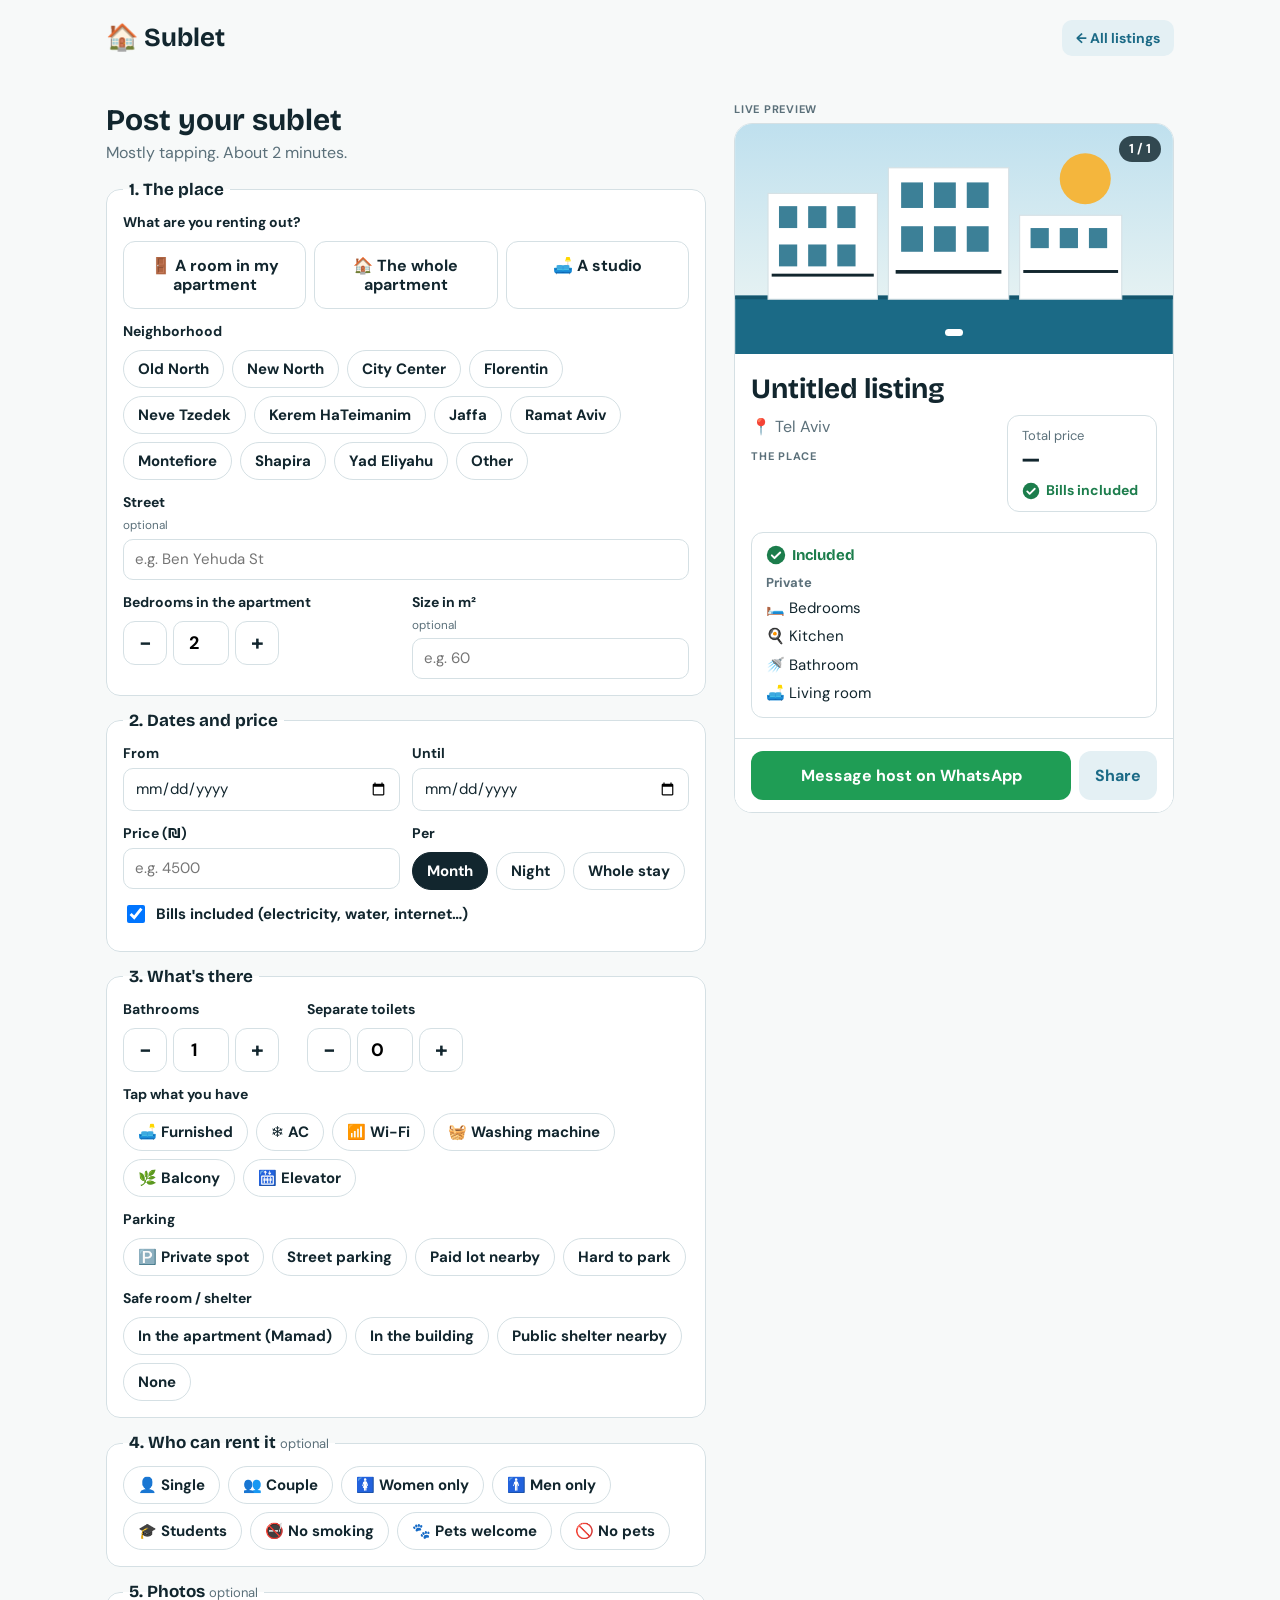
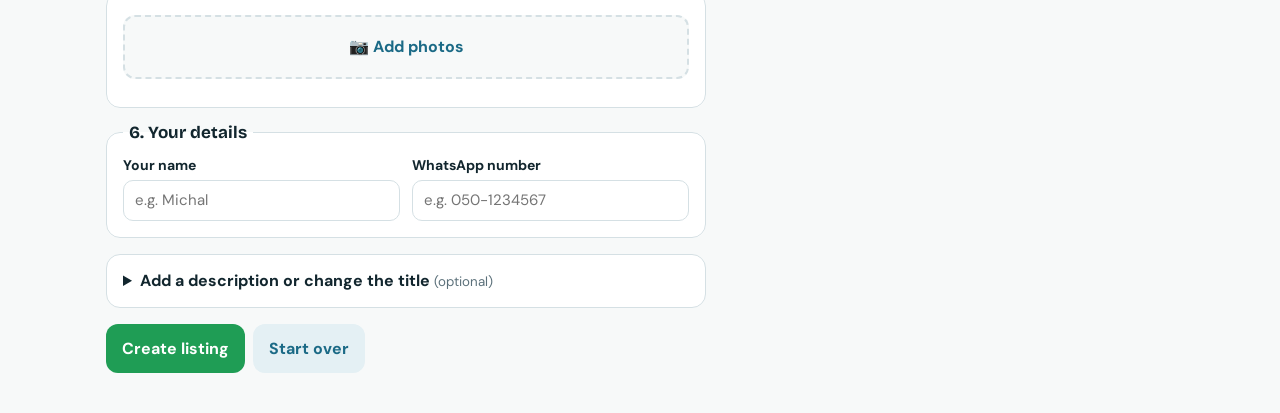
==== commit 722d4d51: "Simplify the create form and allow un-picking single choices - Remove kitchen, room, building and cl" ====
--- a/create.html
+++ b/create.html
@@ -49,44 +49,34 @@
       </fieldset>
 
       <fieldset>
-        <legend>3. Inside <small>tap everything you have</small></legend>
-        <div class="q" id="q-baths"><span class="ql">Bathrooms (with shower)</span>
+        <legend>3. What's there</legend>
+        <div class="steps full">
+        <div class="q" id="q-baths"><span class="ql">Bathrooms</span>
           <div class="step"><button type="button" data-step="baths" data-d="-1" aria-label="Fewer bathrooms">−</button><input name="baths" type="number" min="1" max="9" value="1" inputmode="numeric" aria-label="Bathrooms"><button type="button" data-step="baths" data-d="1" aria-label="More bathrooms">+</button></div></div>
         <div class="q" id="q-toilets"><span class="ql">Separate toilets</span>
           <div class="step"><button type="button" data-step="toilets" data-d="-1" aria-label="Fewer toilets">−</button><input name="toilets" type="number" min="0" max="9" value="0" inputmode="numeric" aria-label="Separate toilets"><button type="button" data-step="toilets" data-d="1" aria-label="More toilets">+</button></div></div>
-        <div class="q full" id="q-room"><span class="ql" id="l-room">In the room</span>
-          <div class="opts" id="o-room" role="group" aria-labelledby="l-room"></div></div>
-        <div class="q full"><span class="ql" id="l-amen">In the apartment</span>
+        </div>
+        <div class="q full"><span class="ql" id="l-amen">Tap what you have</span>
           <div class="opts" id="o-amen" role="group" aria-labelledby="l-amen"></div></div>
-        <div class="q full"><span class="ql" id="l-kitchen">Kitchen</span>
-          <div class="opts" id="o-kitchen" role="group" aria-labelledby="l-kitchen"></div></div>
-      </fieldset>
-
-      <fieldset>
-        <legend>4. Building and area</legend>
-        <div class="q full"><span class="ql" id="l-building">Building</span>
-          <div class="opts" id="o-building" role="group" aria-labelledby="l-building"></div></div>
         <div class="q full"><span class="ql" id="l-parking">Parking</span>
           <div class="opts" id="o-parking" role="group" aria-labelledby="l-parking"></div></div>
         <div class="q full"><span class="ql" id="l-shelter">Safe room / shelter</span>
           <div class="opts" id="o-shelter" role="group" aria-labelledby="l-shelter"></div></div>
-        <div class="q full"><span class="ql" id="l-near">Close by</span>
-          <div class="opts" id="o-near" role="group" aria-labelledby="l-near"></div></div>
-      </fieldset>
-
-      <fieldset>
-        <legend>5. Who can rent it <small>optional</small></legend>
+      </fieldset>
+
+      <fieldset>
+        <legend>4. Who can rent it <small>optional</small></legend>
         <div class="q full"><div class="opts" id="o-who" role="group" aria-label="Who can rent it"></div></div>
       </fieldset>
 
       <fieldset>
-        <legend>6. Photos <small>optional</small></legend>
+        <legend>5. Photos <small>optional</small></legend>
         <label class="pickbtn full"><input id="pick" type="file" accept="image/*" multiple>📷 Add photos</label>
         <ul class="pics" id="pics"></ul>
       </fieldset>
 
       <fieldset>
-        <legend>7. Your details</legend>
+        <legend>6. Your details</legend>
         <label class="f">Your name<input name="name" required placeholder="e.g. Michal" autocomplete="given-name"></label>
         <label class="f">WhatsApp number<input name="phone" type="tel" required placeholder="e.g. 050-1234567" autocomplete="tel"></label>
       </fieldset>
@@ -141,17 +131,11 @@
       { value: 'night', label: 'Night' },
       { value: 'total', label: 'Whole stay' },
     ],
-    // "In the room" is asked only for a room in a shared apartment.
-    room: ['🛏️ Double bed', '❄️ AC in the room', '🚪 Closet', '🪑 Desk', '📺 TV in the room',
-           '🌿 Private balcony', '🚿 Private bathroom'],
-    amen: ['🛋️ Fully furnished', '❄️ AC', '🔥 Heating', '📶 Wi-Fi', '📺 TV', '🧺 Washing machine', '🌀 Dryer',
-           '☀️ Solar water heater', '🛁 Bathtub', '💻 Workspace', '🧴 Towels and linens', '🌿 Balcony'],
-    kitchen: ['🧊 Fridge', '🍳 Stove', '♨️ Oven', '⏲️ Microwave', '🍽️ Dishwasher', '☕ Coffee machine', '✡️ Kosher kitchen'],
-    building: ['🛗 Elevator', '♿ No stairs to the door', '🏙️ Rooftop', '🌳 Garden / yard', '📦 Storage room', '🚲 Bike storage'],
+    amen: ['🛋️ Furnished', '❄️ AC', '📶 Wi-Fi', '🧺 Washing machine', '🌿 Balcony', '🛗 Elevator', '🚿 Private bathroom'],
     parking: [
-      { value: 'private', label: '🅿️ Private parking spot' },
-      { value: 'street', label: 'Free street parking nearby' },
-      { value: 'paid', label: 'Paid parking lot nearby' },
+      { value: 'private', label: '🅿️ Private spot' },
+      { value: 'street', label: 'Street parking' },
+      { value: 'paid', label: 'Paid lot nearby' },
       { value: 'none', label: 'Hard to park' },
     ],
     shelter: [
@@ -160,12 +144,12 @@
       { value: 'nearby', label: 'Public shelter nearby' },
       { value: 'none', label: 'None' },
     ],
-    near: ['🏖️ Beach', '🏞️ Park', '🛒 Supermarket', '🚌 Bus stop', '🚆 Train station', '🚊 Light rail',
-           '🏋️ Gym', '☕ Cafés and restaurants', '🎓 University'],
     who: ['👤 Single', '👥 Couple', '🚺 Women only', '🚹 Men only', '🎓 Students', '🚭 No smoking', '🐾 Pets welcome', '🚫 No pets'],
   };
   // Picking one of these un-picks the other.
   const OPPOSITES = [['🚺 Women only', '🚹 Men only'], ['🐾 Pets welcome', '🚫 No pets']];
+  // Shown only for "a room in my apartment".
+  const SHARED_ONLY = ['🚿 Private bathroom'];
 
   // ================= Draw the tap buttons =================
   // single: radio buttons (pick one). Otherwise checkboxes (pick many). Both look like chips.
@@ -178,13 +162,9 @@
   drawOptions('type', OPTIONS.type, { single: true, required: true });
   drawOptions('hood', OPTIONS.hood, { single: true, required: true });
   drawOptions('unit', OPTIONS.unit, { single: true });
-  drawOptions('room', OPTIONS.room);
   drawOptions('amen', OPTIONS.amen);
-  drawOptions('kitchen', OPTIONS.kitchen);
-  drawOptions('building', OPTIONS.building);
   drawOptions('parking', OPTIONS.parking, { single: true });
   drawOptions('shelter', OPTIONS.shelter, { single: true });
-  drawOptions('near', OPTIONS.near);
   drawOptions('who', OPTIONS.who);
   document.querySelector('input[name=unit][value=month]').checked = true;
 
@@ -235,7 +215,7 @@
     const studio = type === 'Studio';
     const baths = studio ? 1 : Number(f.baths.value) || 1;
     const toilets = studio ? 0 : Number(f.toilets.value) || 0;
-    const room = shared ? checked('room') : [];
+    const amen = checked('amen').filter(a => shared || !SHARED_ONLY.includes(a));
 
     // Price: whatever unit they chose, work out the total.
     const price = { billsIncluded: f.bills.checked };
@@ -261,7 +241,7 @@
     // ---- Included / Not included / Nearby ----
     // Bathrooms and toilets: "🚿 Bathroom" or "🚿 2 bathrooms". In a shared apartment,
     // a private bathroom counts as one of the bathrooms; the others are shared.
-    const privateBath = room.includes('🚿 Private bathroom');
+    const privateBath = amen.includes('🚿 Private bathroom');
     const sharedBaths = privateBath ? baths - 1 : baths;
     const bathText = n => n === 1 ? '🚿 Bathroom' : `🚿 ${n} bathrooms`;
     const toiletText = n => n === 1 ? '🚽 Separate toilet' : `🚽 ${n} separate toilets`;
@@ -269,16 +249,13 @@
 
     const parking = one('parking'), shelter = one('shelter');
     const inPlace = [   // things that come with the place
-      ...checked('amen'),
-      ...checked('kitchen'),
-      ...checked('building'),
+      ...amen.filter(a => !SHARED_ONLY.includes(a)),
       ...(parking === 'private' ? ['🅿️ Private parking spot'] : []),
       ...({ mamad: ['🛡️ Safe room (Mamad)'], building: ['🛡️ Shelter in the building'] }[shelter] || []),
     ];
     const nearby = [
       ...({ street: ['🅿️ Free street parking'], paid: ['🅿️ Paid parking lot'] }[parking] || []),
       ...(shelter === 'nearby' ? ['🛡️ Public shelter'] : []),
-      ...checked('near'),
     ];
     const notIncluded = [
       ...(parking === 'none' ? ['🅿️ Parking'] : []),
@@ -286,7 +263,7 @@
     ];
     const included =
       shared ? {
-        private: ['🛏️ Bedroom', ...room],
+        private: ['🛏️ Bedroom', ...(privateBath ? ['🚿 Private bathroom'] : [])],
         shared: ['🍳 Kitchen', ...bathrooms, '🛋️ Living room', ...inPlace],
       } :
       studio ? { private: ['🛏️ Bed', '🍳 Kitchenette', '🚿 Bathroom', ...inPlace], shared: [] } :
@@ -320,7 +297,7 @@
     document.getElementById('q-bedrooms').hidden = type === 'Studio';
     document.getElementById('q-others').hidden = type !== 'Shared apartment';
     document.getElementById('otherHood').hidden = one('hood') !== 'Other';
-    document.getElementById('q-room').hidden = type !== 'Shared apartment';
+    for (const a of SHARED_ONLY) form.querySelector(`input[name=amen][value="${a}"]`).closest('.opt').hidden = type !== 'Shared apartment';
     document.getElementById('q-baths').hidden = type === 'Studio';
     document.getElementById('q-toilets').hidden = type === 'Studio';
     if (f.from.value) f.to.min = f.from.value;
@@ -371,6 +348,21 @@
     drawPhotos(); update();
   });
 
+  // ================= Tap a picked option again to un-pick it =================
+  // Checkboxes do this by themselves; single-choice buttons (radios) don't, so we add it.
+  // "Per month / night / whole stay" always keeps one choice.
+  form.addEventListener('pointerdown', e => {
+    const input = e.target.closest('.opt')?.querySelector('input[type=radio]');
+    if (input) input.dataset.wasChecked = input.checked ? '1' : '';
+  });
+  form.addEventListener('click', e => {
+    const input = e.target;
+    if (input.type !== 'radio' || input.name === 'unit' || input.dataset.wasChecked !== '1') return;
+    input.checked = false;
+    input.dataset.wasChecked = '';
+    form.dispatchEvent(new Event('input'));
+  });
+
   // ================= − / + buttons =================
   form.addEventListener('click', e => {
     const b = e.target.closest('[data-step]');
--- a/style.css
+++ b/style.css
@@ -160,6 +160,8 @@
 .opt input:focus-visible+span{outline:3px solid var(--sun);outline-offset:2px}
 .opts.big .opt{flex:1 1 170px}
 .opts.big span{flex:1;text-align:center;padding:14px 10px;border-radius:12px;font-size:16px}
+.steps{grid-column:1/-1;display:flex;flex-wrap:wrap;gap:12px 28px}
+@media (max-width:520px){.steps{gap:12px 16px}.step{gap:4px}.step button{width:40px;height:42px}.step input{width:44px}}
 .step{display:flex;align-items:center;gap:6px}
 .step button{width:44px;height:44px;border-radius:12px;border:1.5px solid var(--line);background:#fff;color:var(--ink);font:700 22px/1 var(--f-body);cursor:pointer}
 .step button:active{background:var(--sea-soft)}
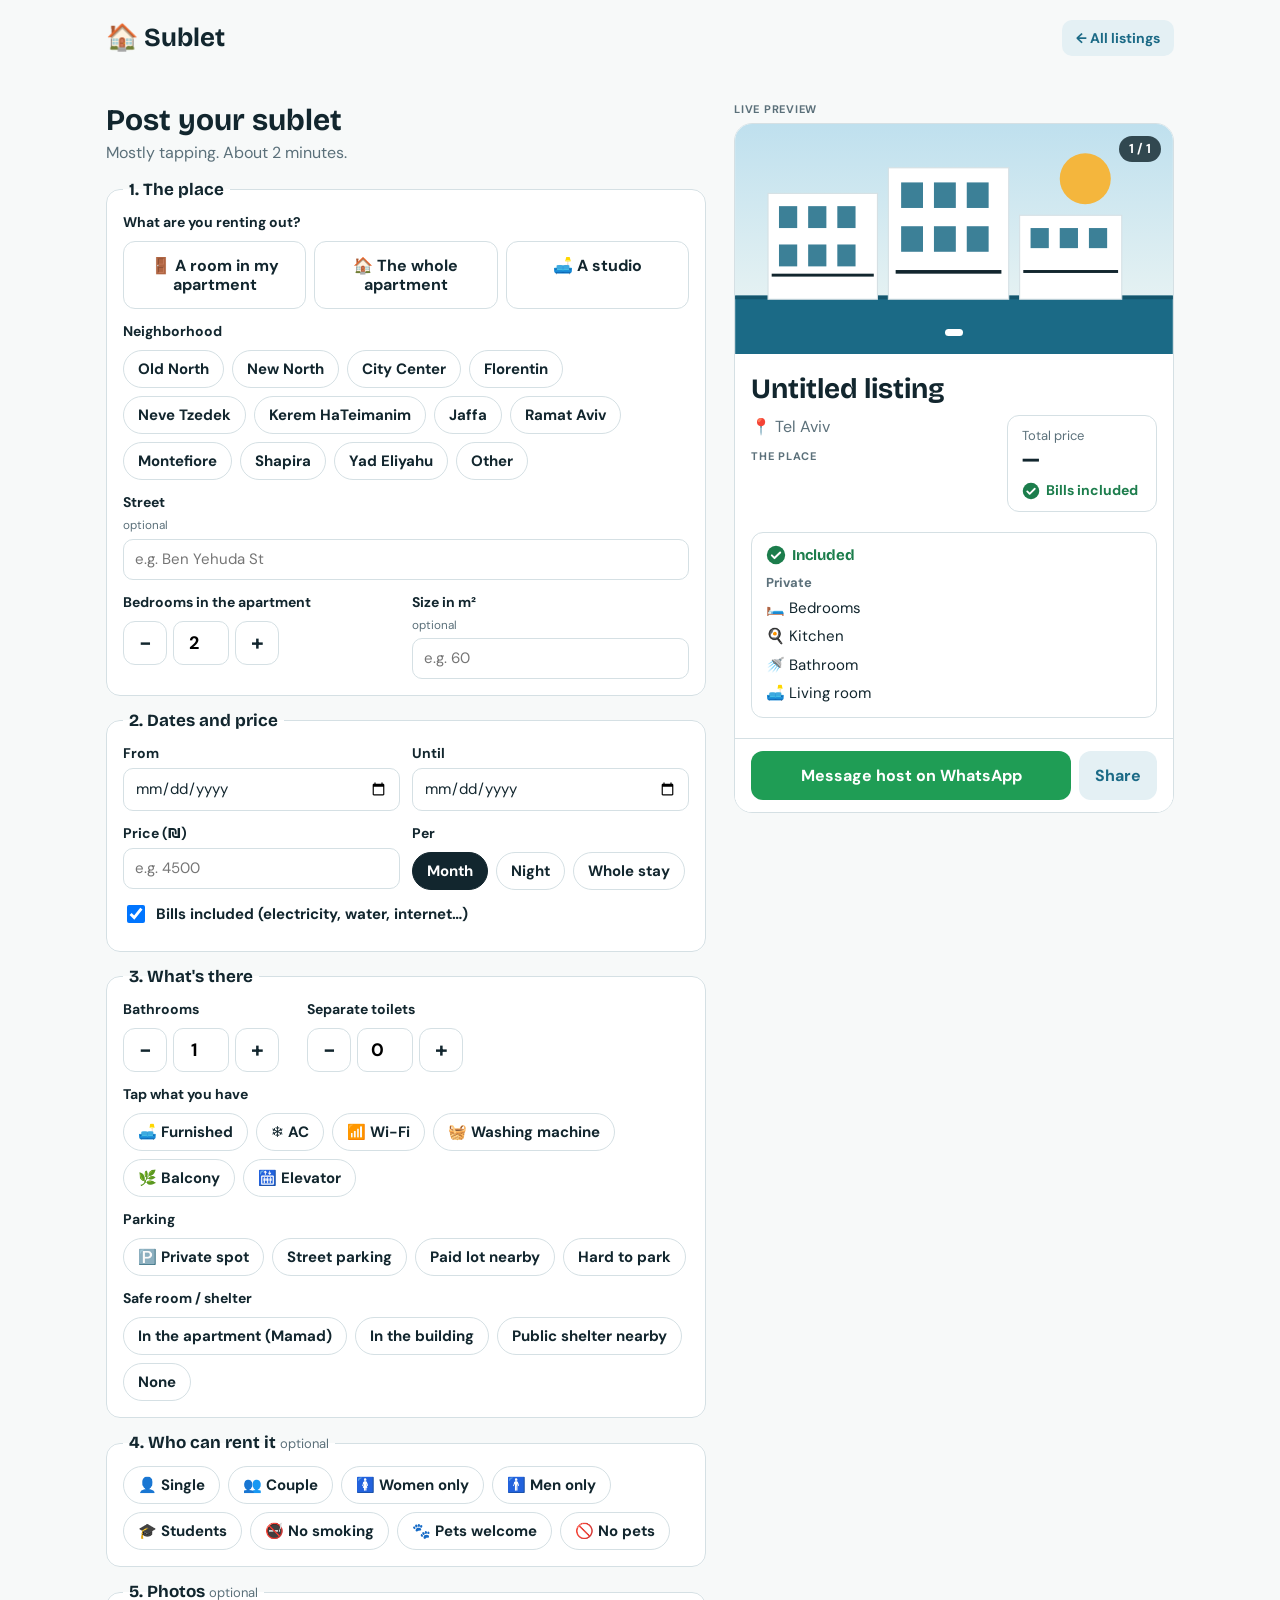
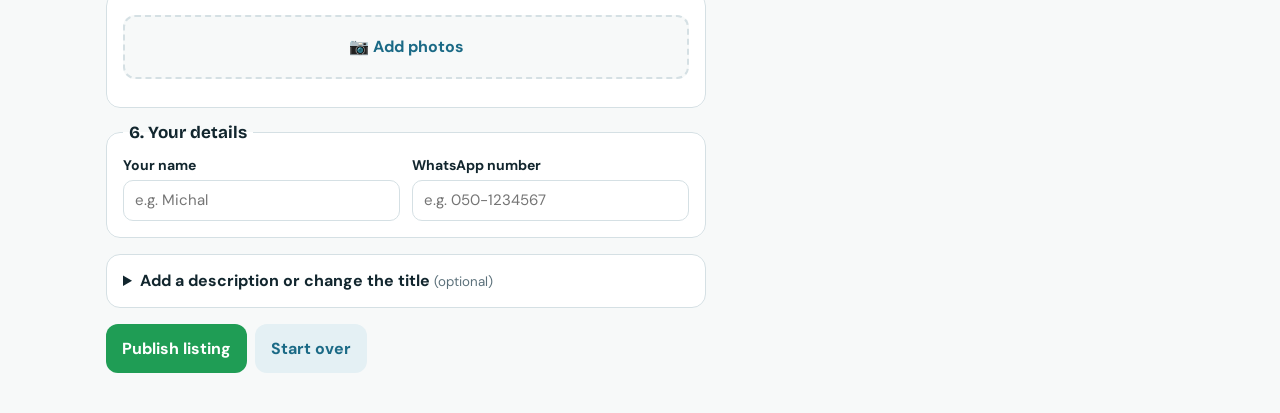
==== commit 60763ba0: "Publish listings from the site, no login - create.html sends the listing to a Google Apps Script web" ====
--- a/create.html
+++ b/create.html
@@ -89,13 +89,28 @@
         </div>
       </details>
 
+      <!-- Spam trap: hidden from people; bots fill it in and their post is ignored. -->
+      <label class="hp" aria-hidden="true">Leave empty<input name="trap" tabindex="-1" autocomplete="off"></label>
+
+      <p class="pubmsg" id="pubError" role="alert" hidden></p>
       <div class="actions">
-        <button class="btn main" type="submit">Create listing</button>
+        <button class="btn main" type="submit" id="submitBtn">Publish listing</button>
         <button class="btn alt" type="button" id="clear">Start over</button>
       </div>
     </form>
 
-    <!-- Shown after "Create listing". For now, publishing = adding the data to listings.json. -->
+    <!-- Shown after publishing -->
+    <section class="done" id="published" hidden>
+      <h2 id="pubTitle">🎉 Published!</h2>
+      <p id="pubText"></p>
+      <p class="link"><a id="pubLink" href="#"></a></p>
+      <div class="actions">
+        <a class="btn main" id="pubShare" target="_blank" rel="noopener">Share on WhatsApp</a>
+        <button class="btn alt" type="button" id="another">Post another</button>
+      </div>
+    </section>
+
+    <!-- Fallback when PUBLISH_URL isn't set: add the data to listings.json by hand. -->
     <section class="done" id="done" hidden>
       <h2>Your listing is ready 🎉</h2>
       <ol>
@@ -117,6 +132,13 @@
 
 <script src="listing.js"></script>
 <script>
+  // ================= Where "Publish listing" sends the listing =================
+  // The Google Apps Script web app URL (see server/README.md). Leave empty to get the
+  // listing data to add to listings.json by hand instead.
+  const PUBLISH_URL = 'https://script.google.com/macros/s/AKfycbyuyI9QACnovoRlmm1iOliIgiqKlm_RTUQBHvfSdH8WHLM7fY_v-adi4t1x-R-HEQlz1g/exec';
+  const SITE_URL = 'https://meraryz.github.io/sublet/';
+  const MAX_PHOTOS = 10;
+
   // ================= Options people tap. Edit these lists to change the form. =================
   const OPTIONS = {
     type: [
@@ -131,7 +153,16 @@
       { value: 'night', label: 'Night' },
       { value: 'total', label: 'Whole stay' },
     ],
-    amen: ['🛋️ Furnished', '❄️ AC', '📶 Wi-Fi', '🧺 Washing machine', '🌿 Balcony', '🛗 Elevator', '🚿 Private bathroom'],
+    // split: in a shared apartment, picking it asks "Private or Shared?"
+    amen: [
+      { value: '🛋️ Furnished', split: true },
+      { value: '❄️ AC', split: true },
+      '📶 Wi-Fi',
+      { value: '🧺 Washing machine', split: true },
+      { value: '🌿 Balcony', split: true },
+      '🛗 Elevator',
+      '🚿 Private bathroom',
+    ],
     parking: [
       { value: 'private', label: '🅿️ Private spot' },
       { value: 'street', label: 'Street parking' },
@@ -154,9 +185,15 @@
   // ================= Draw the tap buttons =================
   // single: radio buttons (pick one). Otherwise checkboxes (pick many). Both look like chips.
   function drawOptions(name, list, { single = false, required = false } = {}) {
-    document.getElementById('o-' + name).innerHTML = list.map(o => {
-      const value = o.value ?? o, label = o.label ?? o;
-      return `<label class="opt"><input type="${single ? 'radio' : 'checkbox'}" name="${name}" value="${Sublet.esc(value)}"${required ? ' required' : ''}><span>${Sublet.esc(label)}</span></label>`;
+    document.getElementById('o-' + name).innerHTML = list.map((o, i) => {
+      const value = o.value ?? o, label = o.label ?? value;
+      const chip = `<label class="opt"><input type="${single ? 'radio' : 'checkbox'}" name="${name}" value="${Sublet.esc(value)}"${required ? ' required' : ''}><span>${Sublet.esc(label)}</span></label>`;
+      if (o.split !== true) return chip;
+      // Private / Shared switch, shown next to the chip once it's picked (shared apartments only)
+      const where = `where-${name}-${i}`;
+      return `<span class="optw">${chip}<span class="ps" role="group" aria-label="${Sublet.esc(label)}: private or shared" hidden>
+        <label><input type="radio" name="${where}" value="private"><span>Private</span></label>
+        <label><input type="radio" name="${where}" value="shared" checked><span>Shared</span></label></span></span>`;
     }).join('');
   }
   drawOptions('type', OPTIONS.type, { single: true, required: true });
@@ -216,6 +253,9 @@
     const baths = studio ? 1 : Number(f.baths.value) || 1;
     const toilets = studio ? 0 : Number(f.toilets.value) || 0;
     const amen = checked('amen').filter(a => shared || !SHARED_ONLY.includes(a));
+    // In a shared apartment: is this amenity private (just for you) or shared?
+    const isPrivate = a => shared && form.querySelector(`input[name=amen][value="${a}"]`)
+      ?.closest('.optw')?.querySelector('.ps input:checked')?.value === 'private';
 
     // Price: whatever unit they chose, work out the total.
     const price = { billsIncluded: f.bills.checked };
@@ -248,9 +288,13 @@
     const bathrooms = [...(sharedBaths > 0 ? [bathText(sharedBaths)] : []), ...(toilets > 0 ? [toiletText(toilets)] : [])];
 
     const parking = one('parking'), shelter = one('shelter');
-    const inPlace = [   // things that come with the place
-      ...amen.filter(a => !SHARED_ONLY.includes(a)),
-      ...(parking === 'private' ? ['🅿️ Private parking spot'] : []),
+    const yours = [   // in a shared apartment: only for the person renting
+      ...amen.filter(isPrivate),
+      ...(shared && parking === 'private' ? ['🅿️ Private parking spot'] : []),
+    ];
+    const inPlace = [   // things that come with the place (shared, in a shared apartment)
+      ...amen.filter(a => !SHARED_ONLY.includes(a) && !isPrivate(a)),
+      ...(!shared && parking === 'private' ? ['🅿️ Private parking spot'] : []),
       ...({ mamad: ['🛡️ Safe room (Mamad)'], building: ['🛡️ Shelter in the building'] }[shelter] || []),
     ];
     const nearby = [
@@ -263,7 +307,7 @@
     ];
     const included =
       shared ? {
-        private: ['🛏️ Bedroom', ...(privateBath ? ['🚿 Private bathroom'] : [])],
+        private: ['🛏️ Bedroom', ...(privateBath ? ['🚿 Private bathroom'] : []), ...yours],
         shared: ['🍳 Kitchen', ...bathrooms, '🛋️ Living room', ...inPlace],
       } :
       studio ? { private: ['🛏️ Bed', '🍳 Kitchenette', '🚿 Bathroom', ...inPlace], shared: [] } :
@@ -298,6 +342,8 @@
     document.getElementById('q-others').hidden = type !== 'Shared apartment';
     document.getElementById('otherHood').hidden = one('hood') !== 'Other';
     for (const a of SHARED_ONLY) form.querySelector(`input[name=amen][value="${a}"]`).closest('.opt').hidden = type !== 'Shared apartment';
+    // Private / Shared switches: only in a shared apartment, only next to picked chips
+    for (const w of form.querySelectorAll('.optw')) w.querySelector('.ps').hidden = !(type === 'Shared apartment' && w.querySelector('.opt input').checked);
     document.getElementById('q-baths').hidden = type === 'Studio';
     document.getElementById('q-toilets').hidden = type === 'Studio';
     if (f.from.value) f.to.min = f.from.value;
@@ -333,7 +379,7 @@
       </li>`).join('');
   }
   document.getElementById('pick').addEventListener('change', e => {
-    for (const file of e.target.files) photos.push({ file, url: URL.createObjectURL(file), caption: captionFromName(file.name) });
+    for (const file of [...e.target.files].slice(0, MAX_PHOTOS - photos.length)) photos.push({ file, url: URL.createObjectURL(file), caption: captionFromName(file.name) });
     e.target.value = '';
     drawPhotos(); update();
   });
@@ -439,10 +485,87 @@
     return true;
   }
 
+  // ================= Publishing =================
+  const submitBtn = document.getElementById('submitBtn');
+  const published = document.getElementById('published');
+  const pubError = document.getElementById('pubError');
+
+  // Phone photos are big (3-5 MB). Shrink each to max 1600px wide as a JPEG (~300 KB) before sending.
+  async function shrink(file) {
+    const img = await createImageBitmap(file);
+    const scale = Math.min(1, 1600 / Math.max(img.width, img.height));
+    const canvas = document.createElement('canvas');
+    canvas.width = Math.round(img.width * scale);
+    canvas.height = Math.round(img.height * scale);
+    canvas.getContext('2d').drawImage(img, 0, 0, canvas.width, canvas.height);
+    return canvas.toDataURL('image/jpeg', 0.82);
+  }
+
+  async function publish(listing) {
+    submitBtn.disabled = true;
+    pubError.hidden = true;
+    try {
+      submitBtn.textContent = photos.length ? 'Preparing photos…' : 'Publishing…';
+      const photoData = [];
+      for (const p of photos) photoData.push({ data: await shrink(p.file), caption: p.caption });
+      submitBtn.textContent = 'Publishing…';
+      // Sent as plain text so the browser sends it straight to Google (no extra permission check).
+      const res = await fetch(PUBLISH_URL, {
+        method: 'POST',
+        body: JSON.stringify({ listing, photos: photoData, trap: f.trap.value }),
+      });
+      const result = await res.json();
+      if (!result.ok) throw new Error(result.error);
+      showPublished(result.id);
+    } catch (err) {
+      pubError.textContent = `Couldn't publish: ${err.message || 'no connection'}. Your details are saved, try again.`;
+      pubError.hidden = false;
+    } finally {
+      submitBtn.disabled = false;
+      submitBtn.textContent = 'Publish listing';
+    }
+  }
+
+  // After publishing: show the link, then check every 10 s until the page is up (about 2 minutes).
+  function showPublished(id) {
+    const url = `${SITE_URL}${id}/`;
+    try { localStorage.removeItem(SAVE_KEY); } catch (e) {}
+    form.hidden = true;
+    published.hidden = false;
+    document.getElementById('pubTitle').textContent = '🎉 Published!';
+    document.getElementById('pubText').textContent = 'Your listing will be online in about 2 minutes at:';
+    const link = document.getElementById('pubLink');
+    link.href = url; link.textContent = url.replace('https://', '');
+    document.getElementById('pubShare').href = `https://wa.me/?text=${encodeURIComponent(url)}`;
+    published.scrollIntoView({ behavior: 'smooth', block: 'start' });
+
+    let tries = 0;
+    const check = async () => {
+      try {
+        const r = await fetch(`${id}/`, { method: 'HEAD', cache: 'no-store' });
+        if (r.ok) {
+          document.getElementById('pubTitle').textContent = "✅ It's live!";
+          document.getElementById('pubText').textContent = 'Your listing is online. Share it:';
+          return;
+        }
+      } catch (e) {}
+      if (++tries < 40) setTimeout(check, 10000);
+    };
+    setTimeout(check, 30000);
+  }
+
+  document.getElementById('another').addEventListener('click', () => {
+    published.hidden = true;
+    form.hidden = false;
+    document.getElementById('clear').click();
+  });
+
   form.addEventListener('submit', e => {
     e.preventDefault();
-    if (!check()) return;
+    if (submitBtn.disabled || !check()) return;
     const listing = readForm();
+    if (PUBLISH_URL) return publish(listing);
+    // No server yet: show the data to add to listings.json by hand.
     document.getElementById('json').textContent = JSON.stringify(listing, null, 2);
     document.getElementById('liveUrl').textContent = `meraryz.github.io/sublet/${listing.id}/`;
     const photoStep = document.getElementById('photoStep');
--- a/style.css
+++ b/style.css
@@ -138,6 +138,11 @@
 .done ol{margin:0 0 12px;padding-left:20px}
 .done code{background:var(--paper);border:1px solid var(--line);border-radius:6px;padding:1px 5px;font-size:13px}
 .done pre{background:var(--ink);color:#e4f0f4;border-radius:10px;padding:12px;font-size:12px;max-height:260px;overflow:auto;margin:0}
+.hp{position:absolute;left:-9999px;width:1px;height:1px;overflow:hidden}
+.pubmsg{margin:0 0 12px;padding:12px 14px;border-radius:12px;background:#fbe8e4;color:var(--no);font-weight:700}
+.done .link{margin:0 0 14px;font-weight:700;word-break:break-all}
+.done .link a{color:var(--sea)}
+.btn[disabled]{opacity:.6;cursor:progress}
 .pv{position:sticky;top:16px}
 .pv .gl{margin-bottom:8px}
 .frame{border:1px solid var(--line);border-radius:18px;overflow:auto;max-height:calc(100vh - 60px);background:#fff}
@@ -158,6 +163,13 @@
 .opt span:hover{border-color:var(--sea)}
 .opt input:checked+span{background:var(--ink);border-color:var(--ink);color:#fff}
 .opt input:focus-visible+span{outline:3px solid var(--sun);outline-offset:2px}
+.optw{display:inline-flex;align-items:center;gap:6px}
+.ps{display:inline-flex;border:1.5px solid var(--ink);border-radius:999px;overflow:hidden}
+.ps label{position:relative;display:flex}
+.ps input{position:absolute;opacity:0;width:1px;height:1px}
+.ps span{padding:7px 11px;font-size:13px;font-weight:700;cursor:pointer;user-select:none}
+.ps input:checked+span{background:var(--sea);color:#fff}
+.ps input:focus-visible+span{outline:3px solid var(--sun);outline-offset:-3px}
 .opts.big .opt{flex:1 1 170px}
 .opts.big span{flex:1;text-align:center;padding:14px 10px;border-radius:12px;font-size:16px}
 .steps{grid-column:1/-1;display:flex;flex-wrap:wrap;gap:12px 28px}
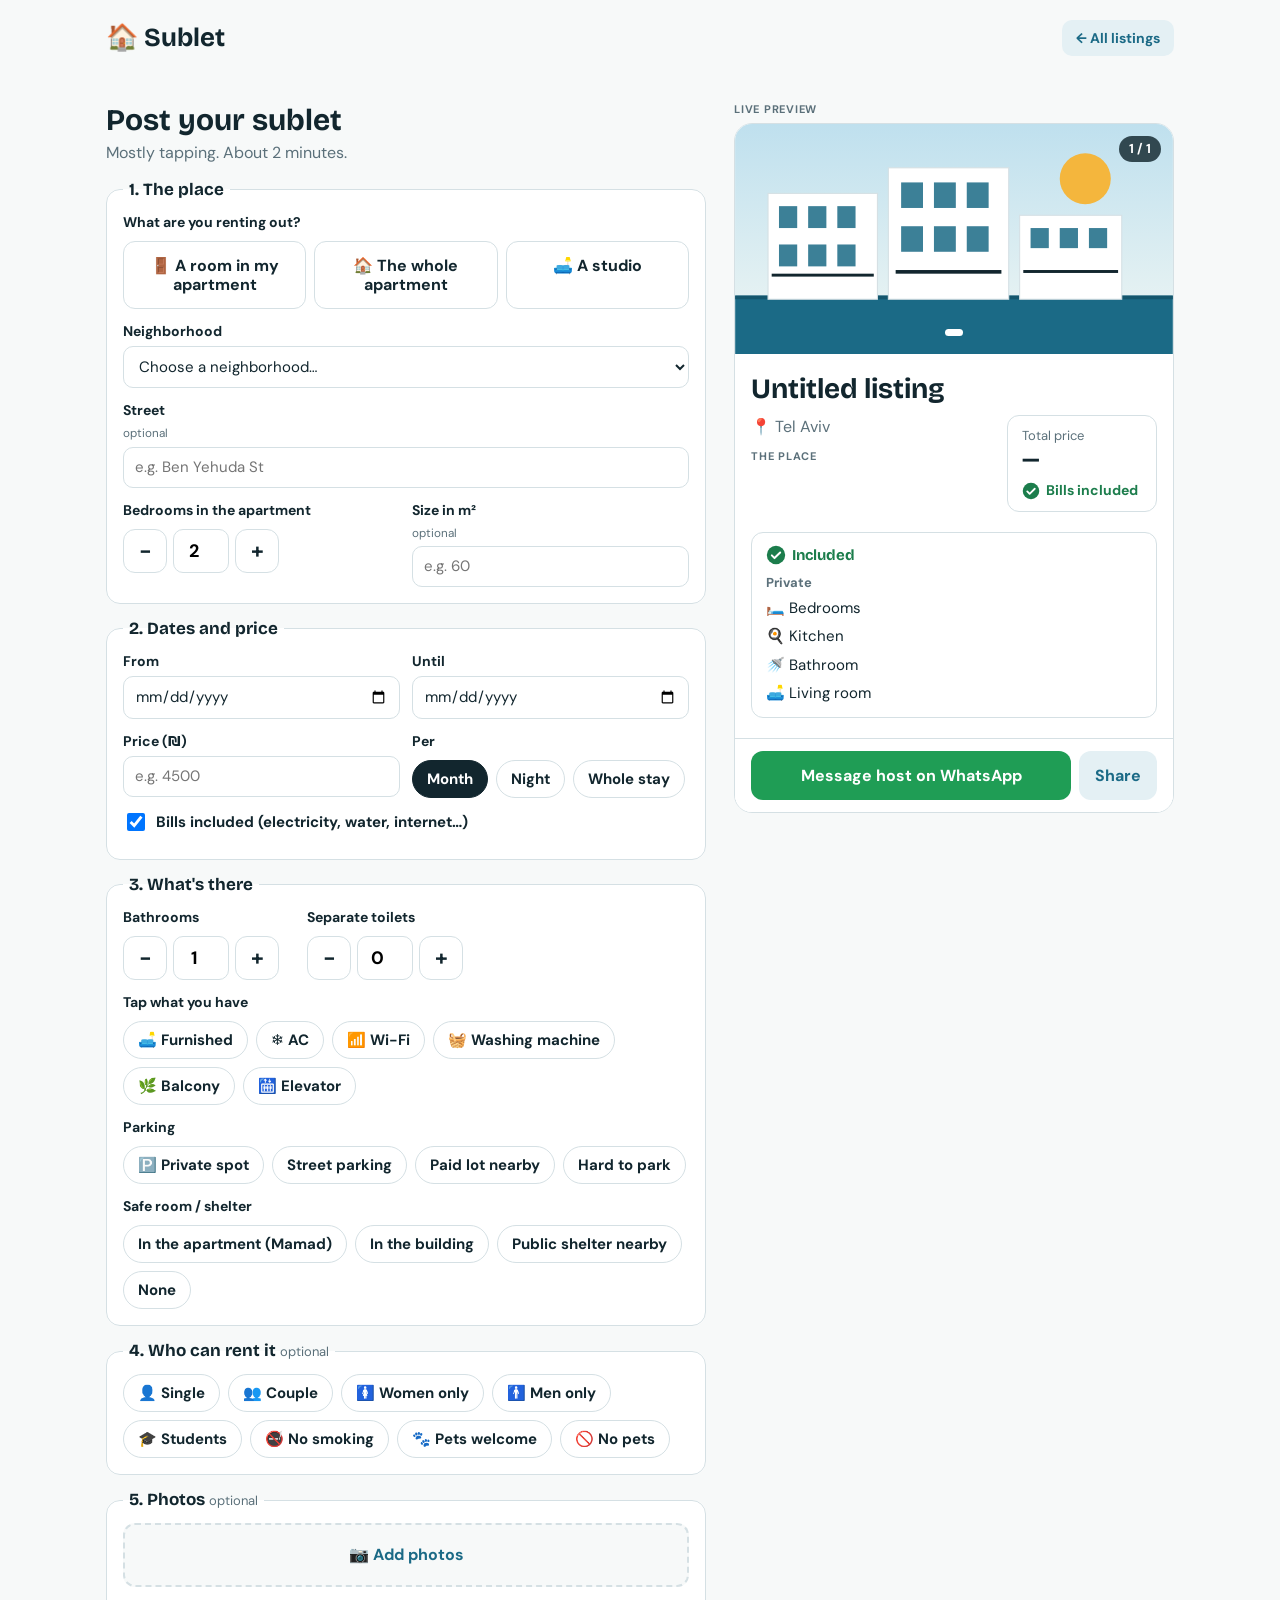
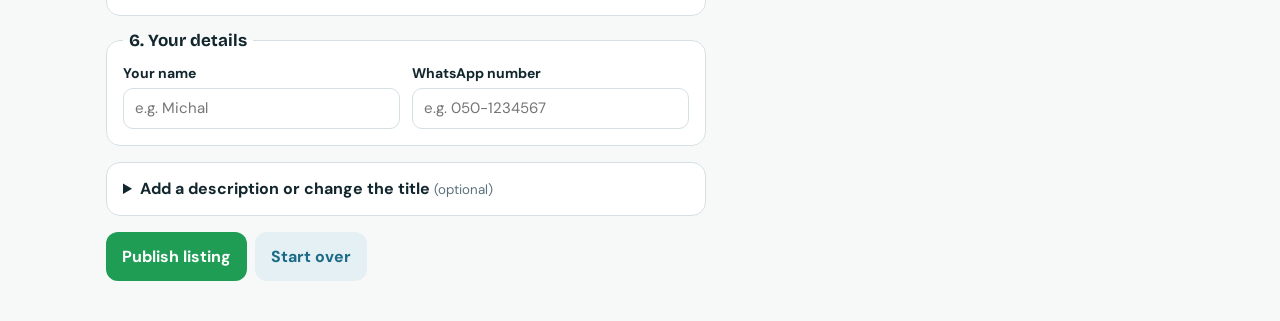
==== commit 46d417d5: "Neighborhood dropdown; show listing link only once it's live - create.html: Neighborhood is now a dr" ====
--- a/create.html
+++ b/create.html
@@ -26,8 +26,7 @@
         <legend>1. The place</legend>
         <div class="q full"><span class="ql" id="q-type">What are you renting out?</span>
           <div class="opts big" id="o-type" role="group" aria-labelledby="q-type"></div></div>
-        <div class="q full"><span class="ql" id="q-hood">Neighborhood</span>
-          <div class="opts" id="o-hood" role="group" aria-labelledby="q-hood"></div></div>
+        <label class="f full">Neighborhood<select name="hood" id="o-hood" required></select></label>
         <label class="f full" id="otherHood" hidden>Which neighborhood?<input name="otherHood" placeholder="e.g. Bavli"></label>
         <label class="f full">Street <small>optional</small><input name="street" placeholder="e.g. Ben Yehuda St"></label>
         <div class="q" id="q-bedrooms"><span class="ql">Bedrooms in the apartment</span>
@@ -101,11 +100,11 @@
 
     <!-- Shown after publishing -->
     <section class="done" id="published" hidden>
-      <h2 id="pubTitle">🎉 Published!</h2>
+      <h2 id="pubTitle"></h2>
       <p id="pubText"></p>
-      <p class="link"><a id="pubLink" href="#"></a></p>
+      <p class="link" id="pubLinkRow" hidden><a id="pubLink" href="#"></a></p>
       <div class="actions">
-        <a class="btn main" id="pubShare" target="_blank" rel="noopener">Share on WhatsApp</a>
+        <a class="btn main" id="pubShare" target="_blank" rel="noopener" hidden>Share on WhatsApp</a>
         <button class="btn alt" type="button" id="another">Post another</button>
       </div>
     </section>
@@ -137,6 +136,7 @@
   // listing data to add to listings.json by hand instead.
   const PUBLISH_URL = 'https://script.google.com/macros/s/AKfycbyuyI9QACnovoRlmm1iOliIgiqKlm_RTUQBHvfSdH8WHLM7fY_v-adi4t1x-R-HEQlz1g/exec';
   const SITE_URL = 'https://meraryz.github.io/sublet/';
+  const GITHUB_REPO = 'meraryz/sublet';   // used to see when the new listing has finished publishing
   const MAX_PHOTOS = 10;
 
   // ================= Options people tap. Edit these lists to change the form. =================
@@ -197,7 +197,8 @@
     }).join('');
   }
   drawOptions('type', OPTIONS.type, { single: true, required: true });
-  drawOptions('hood', OPTIONS.hood, { single: true, required: true });
+  document.getElementById('o-hood').innerHTML = '<option value="">Choose a neighborhood…</option>' +
+    OPTIONS.hood.map(h => `<option>${Sublet.esc(h)}</option>`).join('');
   drawOptions('unit', OPTIONS.unit, { single: true });
   drawOptions('amen', OPTIONS.amen);
   drawOptions('parking', OPTIONS.parking, { single: true });
@@ -245,7 +246,7 @@
   function readForm() {
     const type = one('type');
     const shared = type === 'Shared apartment';
-    const hood = one('hood') === 'Other' ? f.otherHood.value.trim() : one('hood');
+    const hood = f.hood.value === 'Other' ? f.otherHood.value.trim() : f.hood.value;
     const bedrooms = Number(f.bedrooms.value) || 1;
     const others = Number(f.others.value) || 0;
     const size = Number(f.size.value) || 0;
@@ -340,7 +341,7 @@
     // Show only the questions that fit what they're renting out.
     document.getElementById('q-bedrooms').hidden = type === 'Studio';
     document.getElementById('q-others').hidden = type !== 'Shared apartment';
-    document.getElementById('otherHood').hidden = one('hood') !== 'Other';
+    document.getElementById('otherHood').hidden = f.hood.value !== 'Other';
     for (const a of SHARED_ONLY) form.querySelector(`input[name=amen][value="${a}"]`).closest('.opt').hidden = type !== 'Shared apartment';
     // Private / Shared switches: only in a shared apartment, only next to picked chips
     for (const w of form.querySelectorAll('.optw')) w.querySelector('.ps').hidden = !(type === 'Shared apartment' && w.querySelector('.opt input').checked);
@@ -474,8 +475,8 @@
   }
   function check() {
     if (!one('type')) return problem(f.type[0], 'Pick what you are renting out');
-    if (!one('hood')) return problem(f.hood[0], 'Pick a neighborhood');
-    if (one('hood') === 'Other' && !f.otherHood.value.trim()) return problem(f.otherHood, 'Write the neighborhood');
+    if (!f.hood.value) return problem(f.hood, 'Pick a neighborhood');
+    if (f.hood.value === 'Other' && !f.otherHood.value.trim()) return problem(f.otherHood, 'Write the neighborhood');
     if (!f.from.value) return problem(f.from, 'Pick the start date');
     if (!f.to.value) return problem(f.to, 'Pick the end date');
     if (!datesOk()) return problem(f.to, 'The end date must be after the start date');
@@ -516,7 +517,7 @@
       });
       const result = await res.json();
       if (!result.ok) throw new Error(result.error);
-      showPublished(result.id);
+      showPublished(result.id, listing.title);
     } catch (err) {
       pubError.textContent = `Couldn't publish: ${err.message || 'no connection'}. Your details are saved, try again.`;
       pubError.hidden = false;
@@ -526,32 +527,50 @@
     }
   }
 
-  // After publishing: show the link, then check every 10 s until the page is up (about 2 minutes).
-  function showPublished(id) {
+  // After publishing, the site needs ~1 minute to rebuild. We show the link only once it's live:
+  // if the link is opened (or pasted in WhatsApp) too early, GitHub remembers "page not found"
+  // for up to 10 minutes, and WhatsApp shows no preview.
+  // To know when it's live without touching the link, we ask GitHub whether the build finished.
+  function showPublished(id, title) {
     const url = `${SITE_URL}${id}/`;
+    const $ = s => document.getElementById(s);
     try { localStorage.removeItem(SAVE_KEY); } catch (e) {}
     form.hidden = true;
     published.hidden = false;
-    document.getElementById('pubTitle').textContent = '🎉 Published!';
-    document.getElementById('pubText').textContent = 'Your listing will be online in about 2 minutes at:';
-    const link = document.getElementById('pubLink');
-    link.href = url; link.textContent = url.replace('https://', '');
-    document.getElementById('pubShare').href = `https://wa.me/?text=${encodeURIComponent(url)}`;
+    $('pubTitle').textContent = '⏳ Publishing your listing…';
+    $('pubText').textContent = 'Your link will be ready in about a minute. Keep this page open.';
+    $('pubLinkRow').hidden = true;
+    $('pubShare').hidden = true;
     published.scrollIntoView({ behavior: 'smooth', block: 'start' });
 
-    let tries = 0;
-    const check = async () => {
+    const started = Date.now();
+    const commitMessage = `Add listing: ${title}`;   // the server commits with this message
+    function ready() {
+      $('pubTitle').textContent = '✅ Your listing is live!';
+      $('pubText').textContent = 'Share it on WhatsApp, the preview with photo and price will show up:';
+      $('pubLink').href = url;
+      $('pubLink').textContent = url.replace('https://', '');
+      $('pubShare').href = `https://wa.me/?text=${encodeURIComponent(url)}`;
+      $('pubLinkRow').hidden = false;
+      $('pubShare').hidden = false;
+    }
+    async function check() {
       try {
-        const r = await fetch(`${id}/`, { method: 'HEAD', cache: 'no-store' });
+        const r = await fetch(`https://api.github.com/repos/${GITHUB_REPO}/actions/runs?branch=main&event=push&per_page=10`, { cache: 'no-store' });
         if (r.ok) {
-          document.getElementById('pubTitle').textContent = "✅ It's live!";
-          document.getElementById('pubText').textContent = 'Your listing is online. Share it:';
-          return;
+          const runs = (await r.json()).workflow_runs;   // newest first
+          const mine = runs.findIndex(run => (run.head_commit?.message || '').startsWith(commitMessage));
+          // Live when our build, or a newer one (which includes our listing), finished successfully.
+          if (mine >= 0 && runs.slice(0, mine + 1).some(run => run.status === 'completed' && run.conclusion === 'success')) {
+            return setTimeout(ready, 3000);
+          }
         }
       } catch (e) {}
-      if (++tries < 40) setTimeout(check, 10000);
-    };
-    setTimeout(check, 30000);
+      // Give up waiting after 4 minutes and show the link anyway.
+      if (Date.now() - started > 4 * 60 * 1000) return ready();
+      setTimeout(check, 6000);
+    }
+    setTimeout(check, 20000);
   }
 
   document.getElementById('another').addEventListener('click', () => {
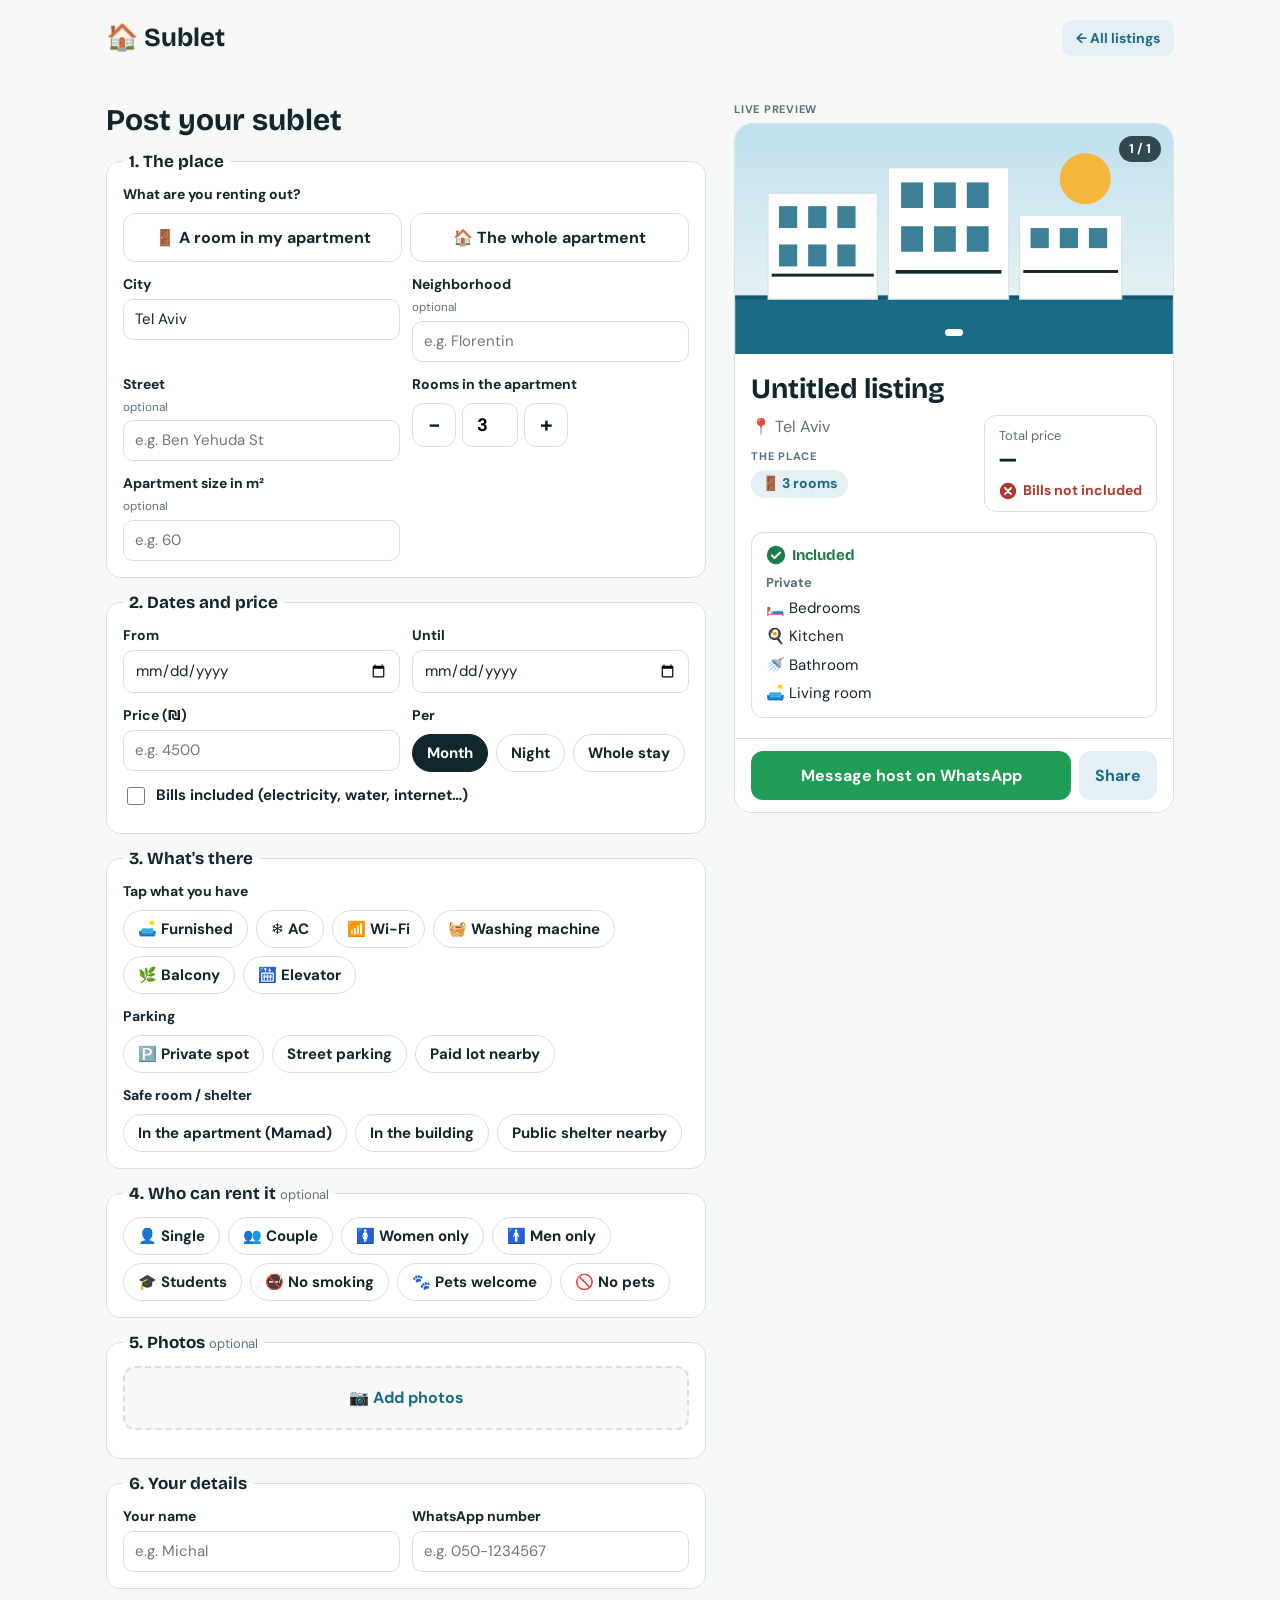
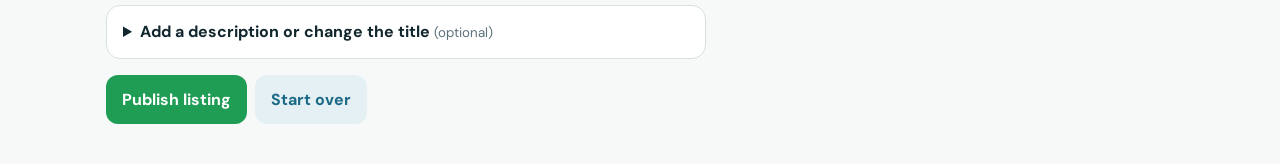
==== commit afadc4a4: "Simplify create form: rooms count, private/shared bath, trim hints Switch to Israeli room count (stu" ====
--- a/create.html
+++ b/create.html
@@ -18,22 +18,22 @@
 
   <div>
     <h1 class="ctitle">Post your sublet</h1>
-    <p class="lead">Mostly tapping. About 2 minutes.</p>
-
-    <!-- The tap options (neighborhoods, amenities...) are lists in the script below: edit them there. -->
+
+    <!-- The tap options (amenities, parking...) are lists in the script below: edit them there. -->
     <form id="form" novalidate>
       <fieldset>
         <legend>1. The place</legend>
         <div class="q full"><span class="ql" id="q-type">What are you renting out?</span>
           <div class="opts big" id="o-type" role="group" aria-labelledby="q-type"></div></div>
-        <label class="f full">Neighborhood<select name="hood" id="o-hood" required></select></label>
-        <label class="f full" id="otherHood" hidden>Which neighborhood?<input name="otherHood" placeholder="e.g. Bavli"></label>
-        <label class="f full">Street <small>optional</small><input name="street" placeholder="e.g. Ben Yehuda St"></label>
-        <div class="q" id="q-bedrooms"><span class="ql">Bedrooms in the apartment</span>
-          <div class="step"><button type="button" data-step="bedrooms" data-d="-1" aria-label="Fewer bedrooms">−</button><input name="bedrooms" type="number" min="1" max="9" value="2" inputmode="numeric" aria-label="Bedrooms"><button type="button" data-step="bedrooms" data-d="1" aria-label="More bedrooms">+</button></div></div>
+        <label class="f">City<input name="city" value="Tel Aviv" placeholder="e.g. Tel Aviv"></label>
+        <label class="f">Neighborhood <small>optional</small><input name="hood" placeholder="e.g. Florentin"></label>
+        <label class="f">Street <small>optional</small><input name="street" placeholder="e.g. Ben Yehuda St"></label>
+        <div class="q" id="q-rooms"><span class="ql">Rooms in the apartment</span>
+          <div class="step"><button type="button" data-step="rooms" data-d="-0.5" aria-label="Fewer rooms">−</button><input name="rooms" type="number" min="1" max="9" step="0.5" value="3" inputmode="decimal" aria-label="Rooms"><button type="button" data-step="rooms" data-d="0.5" aria-label="More rooms">+</button></div></div>
         <div class="q" id="q-others"><span class="ql">Other people living there</span>
           <div class="step"><button type="button" data-step="others" data-d="-1" aria-label="Fewer people">−</button><input name="others" type="number" min="0" max="9" value="1" inputmode="numeric" aria-label="Other people"><button type="button" data-step="others" data-d="1" aria-label="More people">+</button></div></div>
-        <label class="f">Size in m² <small>optional</small><input name="size" type="number" min="0" inputmode="numeric" placeholder="e.g. 60"></label>
+        <label class="f" id="q-roomSize">Room size in m² <small>optional</small><input name="roomSize" type="number" min="0" inputmode="numeric" placeholder="e.g. 12"></label>
+        <label class="f">Apartment size in m² <small>optional</small><input name="size" type="number" min="0" inputmode="numeric" placeholder="e.g. 60"></label>
       </fieldset>
 
       <fieldset>
@@ -44,19 +44,19 @@
         <div class="q"><span class="ql" id="q-unit">Per</span>
           <div class="opts" id="o-unit" role="group" aria-labelledby="q-unit"></div></div>
         <p class="total full" id="total" aria-live="polite"></p>
-        <label class="check full"><input name="bills" type="checkbox" value="yes" checked> Bills included (electricity, water, internet…)</label>
+        <label class="check full"><input name="bills" type="checkbox" value="yes"> Bills included (electricity, water, internet…)</label>
       </fieldset>
 
       <fieldset>
         <legend>3. What's there</legend>
-        <div class="steps full">
-        <div class="q" id="q-baths"><span class="ql">Bathrooms</span>
-          <div class="step"><button type="button" data-step="baths" data-d="-1" aria-label="Fewer bathrooms">−</button><input name="baths" type="number" min="1" max="9" value="1" inputmode="numeric" aria-label="Bathrooms"><button type="button" data-step="baths" data-d="1" aria-label="More bathrooms">+</button></div></div>
-        <div class="q" id="q-toilets"><span class="ql">Separate toilets</span>
-          <div class="step"><button type="button" data-step="toilets" data-d="-1" aria-label="Fewer toilets">−</button><input name="toilets" type="number" min="0" max="9" value="0" inputmode="numeric" aria-label="Separate toilets"><button type="button" data-step="toilets" data-d="1" aria-label="More toilets">+</button></div></div>
-        </div>
+        <div class="q" id="q-bath"><span class="ql" id="l-bath">Bathroom</span>
+          <div class="opts" id="o-bath" role="group" aria-labelledby="l-bath"></div></div>
+        <div class="q" id="q-toilet"><span class="ql" id="l-toilet">Toilet</span>
+          <div class="opts" id="o-toilet" role="group" aria-labelledby="l-toilet"></div></div>
         <div class="q full"><span class="ql" id="l-amen">Tap what you have</span>
           <div class="opts" id="o-amen" role="group" aria-labelledby="l-amen"></div></div>
+        <div class="q full" id="q-mine" hidden><span class="ql" id="l-mine">Which of these are just for the renter?</span>
+          <div class="opts" id="o-mine" role="group" aria-labelledby="l-mine"></div></div>
         <div class="q full"><span class="ql" id="l-parking">Parking</span>
           <div class="opts" id="o-parking" role="group" aria-labelledby="l-parking"></div></div>
         <div class="q full"><span class="ql" id="l-shelter">Safe room / shelter</span>
@@ -144,16 +144,16 @@
     type: [
       { value: 'Shared apartment', label: '🚪 A room in my apartment' },
       { value: 'Entire apartment', label: '🏠 The whole apartment' },
-      { value: 'Studio', label: '🛋️ A studio' },
     ],
-    hood: ['Old North', 'New North', 'City Center', 'Florentin', 'Neve Tzedek', 'Kerem HaTeimanim',
-           'Jaffa', 'Ramat Aviv', 'Montefiore', 'Shapira', 'Yad Eliyahu', 'Other'],
+    // Room in a shared apartment only: is it just for the renter, or shared with flatmates?
+    bath: [{ value: 'private', label: 'Private' }, { value: 'shared', label: 'Shared' }],
+    toilet: [{ value: 'private', label: 'Private' }, { value: 'shared', label: 'Shared' }],
     unit: [
       { value: 'month', label: 'Month' },
       { value: 'night', label: 'Night' },
       { value: 'total', label: 'Whole stay' },
     ],
-    // split: in a shared apartment, picking it asks "Private or Shared?"
+    // split: in a shared apartment, picking it asks "Which of these are just for the renter?"
     amen: [
       { value: '🛋️ Furnished', split: true },
       { value: '❄️ AC', split: true },
@@ -161,50 +161,46 @@
       { value: '🧺 Washing machine', split: true },
       { value: '🌿 Balcony', split: true },
       '🛗 Elevator',
-      '🚿 Private bathroom',
     ],
     parking: [
       { value: 'private', label: '🅿️ Private spot' },
       { value: 'street', label: 'Street parking' },
       { value: 'paid', label: 'Paid lot nearby' },
-      { value: 'none', label: 'Hard to park' },
     ],
     shelter: [
       { value: 'mamad', label: 'In the apartment (Mamad)' },
       { value: 'building', label: 'In the building' },
       { value: 'nearby', label: 'Public shelter nearby' },
-      { value: 'none', label: 'None' },
     ],
     who: ['👤 Single', '👥 Couple', '🚺 Women only', '🚹 Men only', '🎓 Students', '🚭 No smoking', '🐾 Pets welcome', '🚫 No pets'],
   };
   // Picking one of these un-picks the other.
   const OPPOSITES = [['🚺 Women only', '🚹 Men only'], ['🐾 Pets welcome', '🚫 No pets']];
-  // Shown only for "a room in my apartment".
-  const SHARED_ONLY = ['🚿 Private bathroom'];
 
   // ================= Draw the tap buttons =================
   // single: radio buttons (pick one). Otherwise checkboxes (pick many). Both look like chips.
   function drawOptions(name, list, { single = false, required = false } = {}) {
-    document.getElementById('o-' + name).innerHTML = list.map((o, i) => {
+    document.getElementById('o-' + name).innerHTML = list.map(o => {
       const value = o.value ?? o, label = o.label ?? value;
-      const chip = `<label class="opt"><input type="${single ? 'radio' : 'checkbox'}" name="${name}" value="${Sublet.esc(value)}"${required ? ' required' : ''}><span>${Sublet.esc(label)}</span></label>`;
-      if (o.split !== true) return chip;
-      // Private / Shared switch, shown next to the chip once it's picked (shared apartments only)
-      const where = `where-${name}-${i}`;
-      return `<span class="optw">${chip}<span class="ps" role="group" aria-label="${Sublet.esc(label)}: private or shared" hidden>
-        <label><input type="radio" name="${where}" value="private"><span>Private</span></label>
-        <label><input type="radio" name="${where}" value="shared" checked><span>Shared</span></label></span></span>`;
+      return `<label class="opt"><input type="${single ? 'radio' : 'checkbox'}" name="${name}" value="${Sublet.esc(value)}"${required ? ' required' : ''}><span>${Sublet.esc(label)}</span></label>`;
     }).join('');
   }
   drawOptions('type', OPTIONS.type, { single: true, required: true });
-  document.getElementById('o-hood').innerHTML = '<option value="">Choose a neighborhood…</option>' +
-    OPTIONS.hood.map(h => `<option>${Sublet.esc(h)}</option>`).join('');
   drawOptions('unit', OPTIONS.unit, { single: true });
+  drawOptions('bath', OPTIONS.bath, { single: true });
+  drawOptions('toilet', OPTIONS.toilet, { single: true });
   drawOptions('amen', OPTIONS.amen);
+  drawOptions('mine', OPTIONS.amen.filter(o => o.split));
   drawOptions('parking', OPTIONS.parking, { single: true });
   drawOptions('shelter', OPTIONS.shelter, { single: true });
   drawOptions('who', OPTIONS.who);
-  document.querySelector('input[name=unit][value=month]').checked = true;
+  // These always keep one choice (tapping the picked one again doesn't un-pick it).
+  const KEEP_ONE = { unit: 'month', bath: 'shared', toilet: 'shared' };
+  const setDefaults = () => {   // pick the default wherever nothing is picked
+    for (const [name, value] of Object.entries(KEEP_ONE))
+      if (!document.querySelector(`input[name=${name}]:checked`)) document.querySelector(`input[name=${name}][value=${value}]`).checked = true;
+  };
+  setDefaults();
 
   const form = document.getElementById('form');
   const f = form.elements;
@@ -244,19 +240,19 @@
 
   // ================= Turn the taps into a listing (same shape as listings.json) =================
   function readForm() {
-    const type = one('type');
-    const shared = type === 'Shared apartment';
-    const hood = f.hood.value === 'Other' ? f.otherHood.value.trim() : f.hood.value;
-    const bedrooms = Number(f.bedrooms.value) || 1;
+    const shared = one('type') === 'Shared apartment';
+    const hood = f.hood.value.trim();
+    const city = f.city.value.trim();
+    const where = hood || city || 'Tel Aviv';
+    const rooms = Number(f.rooms.value) || 1;   // Israeli count: bedrooms + living room, halves allowed
+    const studio = !shared && rooms < 1.5;      // a studio is a 1-room apartment
+    const type = !one('type') ? '' : shared ? 'Shared apartment' : studio ? 'Studio' : 'Entire apartment';
     const others = Number(f.others.value) || 0;
     const size = Number(f.size.value) || 0;
-    const studio = type === 'Studio';
-    const baths = studio ? 1 : Number(f.baths.value) || 1;
-    const toilets = studio ? 0 : Number(f.toilets.value) || 0;
-    const amen = checked('amen').filter(a => shared || !SHARED_ONLY.includes(a));
-    // In a shared apartment: is this amenity private (just for you) or shared?
-    const isPrivate = a => shared && form.querySelector(`input[name=amen][value="${a}"]`)
-      ?.closest('.optw')?.querySelector('.ps input:checked')?.value === 'private';
+    const roomSize = shared ? Number(f.roomSize.value) || 0 : 0;
+    const amen = checked('amen');
+    // In a shared apartment: is this amenity just for the renter (picked in "Which of these...")?
+    const isPrivate = a => shared && checked('mine').includes(a);
 
     // Price: whatever unit they chose, work out the total.
     const price = { billsIncluded: f.bills.checked };
@@ -268,25 +264,23 @@
 
     // Title, written for them (they can change it under "optional").
     const autoTitle = !type ? '' :
-      type === 'Studio' ? `Studio in ${hood || 'Tel Aviv'}` :
-      type === 'Entire apartment' ? `Entire ${bedrooms}-bedroom apartment in ${hood || 'Tel Aviv'}` :
-      `Private room in a shared apartment in ${hood || 'Tel Aviv'}`;
+      studio ? `Studio in ${where}` :
+      !shared ? `Entire ${rooms}-room apartment in ${where}` :
+      `Private room in a shared apartment in ${where}`;
     document.getElementById('titleInput').placeholder = autoTitle;
 
     // "The place" chips
-    const sizeChip = size ? [`📐 ${size} m²`] : [];
     const place =
-      shared ? ['1 private bedroom', plural(others, 'other resident'), ...sizeChip, `🛏️ ${bedrooms} bedrooms in total`] :
-      type === 'Entire apartment' ? [`🛏️ ${plural(bedrooms, 'bedroom')}`, ...sizeChip] : sizeChip;
-
-    // ---- Included / Not included / Nearby ----
-    // Bathrooms and toilets: "🚿 Bathroom" or "🚿 2 bathrooms". In a shared apartment,
-    // a private bathroom counts as one of the bathrooms; the others are shared.
-    const privateBath = amen.includes('🚿 Private bathroom');
-    const sharedBaths = privateBath ? baths - 1 : baths;
-    const bathText = n => n === 1 ? '🚿 Bathroom' : `🚿 ${n} bathrooms`;
-    const toiletText = n => n === 1 ? '🚽 Separate toilet' : `🚽 ${n} separate toilets`;
-    const bathrooms = [...(sharedBaths > 0 ? [bathText(sharedBaths)] : []), ...(toilets > 0 ? [toiletText(toilets)] : [])];
+      shared ? ['1 private bedroom' + (roomSize ? `, ${roomSize} m²` : ''), plural(others, 'other resident'),
+                `🚪 ${rooms} rooms in total`, ...(size ? [`📐 Apartment ${size} m²`] : [])] :
+      [...(studio ? [] : [`🚪 ${plural(rooms, 'room')}`]), ...(size ? [`📐 ${size} m²`] : [])];
+
+    // ---- Included / Nearby ----
+    // In a shared apartment the bathroom and toilet are each private or shared.
+    const wash = side => [
+      ...(one('bath') === side ? ['🚿 Bathroom'] : []),
+      ...(one('toilet') === side ? ['🚽 Toilet'] : []),
+    ];
 
     const parking = one('parking'), shelter = one('shelter');
     const yours = [   // in a shared apartment: only for the person renting
@@ -294,7 +288,7 @@
       ...(shared && parking === 'private' ? ['🅿️ Private parking spot'] : []),
     ];
     const inPlace = [   // things that come with the place (shared, in a shared apartment)
-      ...amen.filter(a => !SHARED_ONLY.includes(a) && !isPrivate(a)),
+      ...amen.filter(a => !isPrivate(a)),
       ...(!shared && parking === 'private' ? ['🅿️ Private parking spot'] : []),
       ...({ mamad: ['🛡️ Safe room (Mamad)'], building: ['🛡️ Shelter in the building'] }[shelter] || []),
     ];
@@ -302,25 +296,21 @@
       ...({ street: ['🅿️ Free street parking'], paid: ['🅿️ Paid parking lot'] }[parking] || []),
       ...(shelter === 'nearby' ? ['🛡️ Public shelter'] : []),
     ];
-    const notIncluded = [
-      ...(parking === 'none' ? ['🅿️ Parking'] : []),
-      ...(shelter === 'none' ? ['🛡️ Bomb shelter'] : []),
-    ];
     const included =
       shared ? {
-        private: ['🛏️ Bedroom', ...(privateBath ? ['🚿 Private bathroom'] : []), ...yours],
-        shared: ['🍳 Kitchen', ...bathrooms, '🛋️ Living room', ...inPlace],
+        private: ['🛏️ Bedroom', ...wash('private'), ...yours],
+        shared: ['🍳 Kitchen', ...wash('shared'), '🛋️ Living room', ...inPlace],
       } :
       studio ? { private: ['🛏️ Bed', '🍳 Kitchenette', '🚿 Bathroom', ...inPlace], shared: [] } :
-      { private: ['🛏️ Bedroom' + (bedrooms > 1 ? 's' : ''), '🍳 Kitchen', ...bathrooms, '🛋️ Living room', ...inPlace], shared: [] };
-
-    const id = slug(`${hood || 'listing'} ${f.from.value}`);
+      { private: ['🛏️ Bedroom' + (rooms > 2 ? 's' : ''), '🍳 Kitchen', '🚿 Bathroom', '🛋️ Living room', ...inPlace], shared: [] };
+
+    const id = slug(`${hood || 'tel-aviv'} ${f.from.value}`);
     return {
       id,
       title: f.title.value.trim() || autoTitle,
       type,
-      address: [f.street.value.trim(), hood, 'Tel Aviv'].filter(Boolean).join(', '),
-      neighborhood: hood,
+      address: [f.street.value.trim(), hood, city].filter(Boolean).join(', '),
+      neighborhood: where,
       from: f.from.value,
       to: f.to.value,
       price,
@@ -328,7 +318,6 @@
       place,
       description: f.description.value.split(/\n\s*\n/).map(s => s.replace(/\s*\n\s*/g, ' ').trim()).filter(Boolean),
       included,
-      notIncluded,
       nearby,
       contact: { name: f.name.value.trim(), phone: phoneDigits(f.phone.value) },
       photos: photos.map(p => ({ src: `photos/${id}/${p.file.name}`, caption: p.caption })),
@@ -337,16 +326,17 @@
 
   // ================= Keep the form and preview in sync =================
   function update() {
-    const type = one('type');
+    const shared = one('type') === 'Shared apartment';
     // Show only the questions that fit what they're renting out.
-    document.getElementById('q-bedrooms').hidden = type === 'Studio';
-    document.getElementById('q-others').hidden = type !== 'Shared apartment';
-    document.getElementById('otherHood').hidden = f.hood.value !== 'Other';
-    for (const a of SHARED_ONLY) form.querySelector(`input[name=amen][value="${a}"]`).closest('.opt').hidden = type !== 'Shared apartment';
-    // Private / Shared switches: only in a shared apartment, only next to picked chips
-    for (const w of form.querySelectorAll('.optw')) w.querySelector('.ps').hidden = !(type === 'Shared apartment' && w.querySelector('.opt input').checked);
-    document.getElementById('q-baths').hidden = type === 'Studio';
-    document.getElementById('q-toilets').hidden = type === 'Studio';
+    for (const q of ['q-others', 'q-roomSize', 'q-bath', 'q-toilet']) document.getElementById(q).hidden = !shared;
+    // "Which of these are just for the renter?": shared apartment only, showing only the amenities picked above
+    let anyMine = false;
+    for (const i of form.querySelectorAll('input[name=mine]')) {
+      const show = form.querySelector(`input[name=amen][value="${i.value}"]`).checked;
+      i.closest('.opt').hidden = !show;
+      anyMine ||= show;
+    }
+    document.getElementById('q-mine').hidden = !(shared && anyMine);
     if (f.from.value) f.to.min = f.from.value;
 
     const listing = readForm();
@@ -397,14 +387,14 @@
 
   // ================= Tap a picked option again to un-pick it =================
   // Checkboxes do this by themselves; single-choice buttons (radios) don't, so we add it.
-  // "Per month / night / whole stay" always keeps one choice.
+  // The KEEP_ONE questions (per month / night..., bathroom, toilet) always keep one choice.
   form.addEventListener('pointerdown', e => {
     const input = e.target.closest('.opt')?.querySelector('input[type=radio]');
     if (input) input.dataset.wasChecked = input.checked ? '1' : '';
   });
   form.addEventListener('click', e => {
     const input = e.target;
-    if (input.type !== 'radio' || input.name === 'unit' || input.dataset.wasChecked !== '1') return;
+    if (input.type !== 'radio' || input.name in KEEP_ONE || input.dataset.wasChecked !== '1') return;
     input.checked = false;
     input.dataset.wasChecked = '';
     form.dispatchEvent(new Event('input'));
@@ -447,8 +437,6 @@
       const other = form.querySelector(`input[value="${pair.find(v => v !== t.value)}"]`);
       if (other) other.checked = false;
     }
-    // A private bathroom means the apartment has at least 2 (the flatmates need one too).
-    if (t && t.checked && t.value === '🚿 Private bathroom' && Number(f.baths.value) < 2) f.baths.value = 2;
     saveDraft(); update(); done.hidden = true;
   });
 
@@ -456,7 +444,7 @@
   document.getElementById('clear').addEventListener('click', () => {
     const name = f.name.value, phone = f.phone.value;
     form.reset();
-    document.querySelector('input[name=unit][value=month]').checked = true;
+    setDefaults();
     f.name.value = name; f.phone.value = phone;
     photos.forEach(p => URL.revokeObjectURL(p.url));
     photos = [];
@@ -475,8 +463,6 @@
   }
   function check() {
     if (!one('type')) return problem(f.type[0], 'Pick what you are renting out');
-    if (!f.hood.value) return problem(f.hood, 'Pick a neighborhood');
-    if (f.hood.value === 'Other' && !f.otherHood.value.trim()) return problem(f.otherHood, 'Write the neighborhood');
     if (!f.from.value) return problem(f.from, 'Pick the start date');
     if (!f.to.value) return problem(f.to, 'Pick the end date');
     if (!datesOk()) return problem(f.to, 'The end date must be after the start date');
@@ -605,6 +591,7 @@
   });
 
   loadDraft();
+  setDefaults();
   update();
 </script>
 </body>
--- a/style.css
+++ b/style.css
@@ -38,7 +38,7 @@
 @media (prefers-reduced-motion:reduce){.toast{transition:none}}
 
 /* ---------- 2. Listing page (also used by the create-page preview) ---------- */
-/* One column, 480px max: photos, title + key facts, description, included / not included, sticky action bar. */
+/* One column, 480px max: photos, title + key facts, description, included, sticky action bar. */
 .wrap{max-width:480px;margin:0 auto;background:#fff;min-height:100vh;padding-bottom:96px;box-shadow:0 0 0 1px var(--line)}
 .hero{position:relative;aspect-ratio:1200/630;background:var(--sea-soft);overflow:hidden}
 .gal{display:flex;height:100%;overflow-x:auto;scroll-snap-type:x mandatory;scrollbar-width:none;-webkit-overflow-scrolling:touch}
@@ -85,9 +85,7 @@
 .cols.one{grid-template-columns:1fr}
 .col h4{margin:0 0 6px;font:700 13px/1.2 var(--f-body);color:var(--muted)}
 .col+.col{border-left:1px solid var(--line);padding-left:14px}
-.out{border:1px solid var(--line);border-radius:12px;padding:12px 14px}
-.out h3{color:var(--no)}
-.out ul,.near ul{margin-top:10px;flex-direction:row;flex-wrap:wrap;gap:6px 16px}
+.near ul{margin-top:10px;flex-direction:row;flex-wrap:wrap;gap:6px 16px}
 .near{border:1px solid var(--line);border-radius:12px;padding:12px 14px}
 .near h3{color:var(--sea)}
 .near h3 i{font-style:normal}
@@ -121,7 +119,7 @@
 .f{display:flex;flex-direction:column;gap:4px;font-size:14px;font-weight:700}
 .f.full{grid-column:1/-1}
 @media (max-width:520px){form fieldset{grid-template-columns:1fr}}
-.f small{font-weight:400;color:var(--muted)}
+.f small,.ql small{font-weight:400;color:var(--muted)}
 .f input,.f select,.f textarea{font:400 15px/1.4 var(--f-body);color:var(--ink);border:1px solid var(--line);border-radius:10px;padding:9px 11px;background:#fff;width:100%}
 .f textarea{resize:vertical;min-height:84px}
 .f input:focus,.f select:focus,.f textarea:focus{outline:2px solid var(--sea);outline-offset:0;border-color:var(--sea)}
@@ -151,7 +149,7 @@
 @media (max-width:900px){.pv{position:static}.frame{max-height:none}}
 
 /* Tap-to-pick chips (radio buttons / checkboxes dressed as buttons) */
-.ctitle{font:700 30px/1.1 var(--f-display);margin:0 0 4px}
+.ctitle{font:700 30px/1.1 var(--f-display);margin:0 0 16px}
 form legend small{font:400 13px var(--f-body);color:var(--muted)}
 .q{display:flex;flex-direction:column;gap:8px}
 .q.full,.pickbtn.full,.check.full,.total.full{grid-column:1/-1}
@@ -163,13 +161,6 @@
 .opt span:hover{border-color:var(--sea)}
 .opt input:checked+span{background:var(--ink);border-color:var(--ink);color:#fff}
 .opt input:focus-visible+span{outline:3px solid var(--sun);outline-offset:2px}
-.optw{display:inline-flex;align-items:center;gap:6px}
-.ps{display:inline-flex;border:1.5px solid var(--ink);border-radius:999px;overflow:hidden}
-.ps label{position:relative;display:flex}
-.ps input{position:absolute;opacity:0;width:1px;height:1px}
-.ps span{padding:7px 11px;font-size:13px;font-weight:700;cursor:pointer;user-select:none}
-.ps input:checked+span{background:var(--sea);color:#fff}
-.ps input:focus-visible+span{outline:3px solid var(--sun);outline-offset:-3px}
 .opts.big .opt{flex:1 1 170px}
 .opts.big span{flex:1;text-align:center;padding:14px 10px;border-radius:12px;font-size:16px}
 .steps{grid-column:1/-1;display:flex;flex-wrap:wrap;gap:12px 28px}
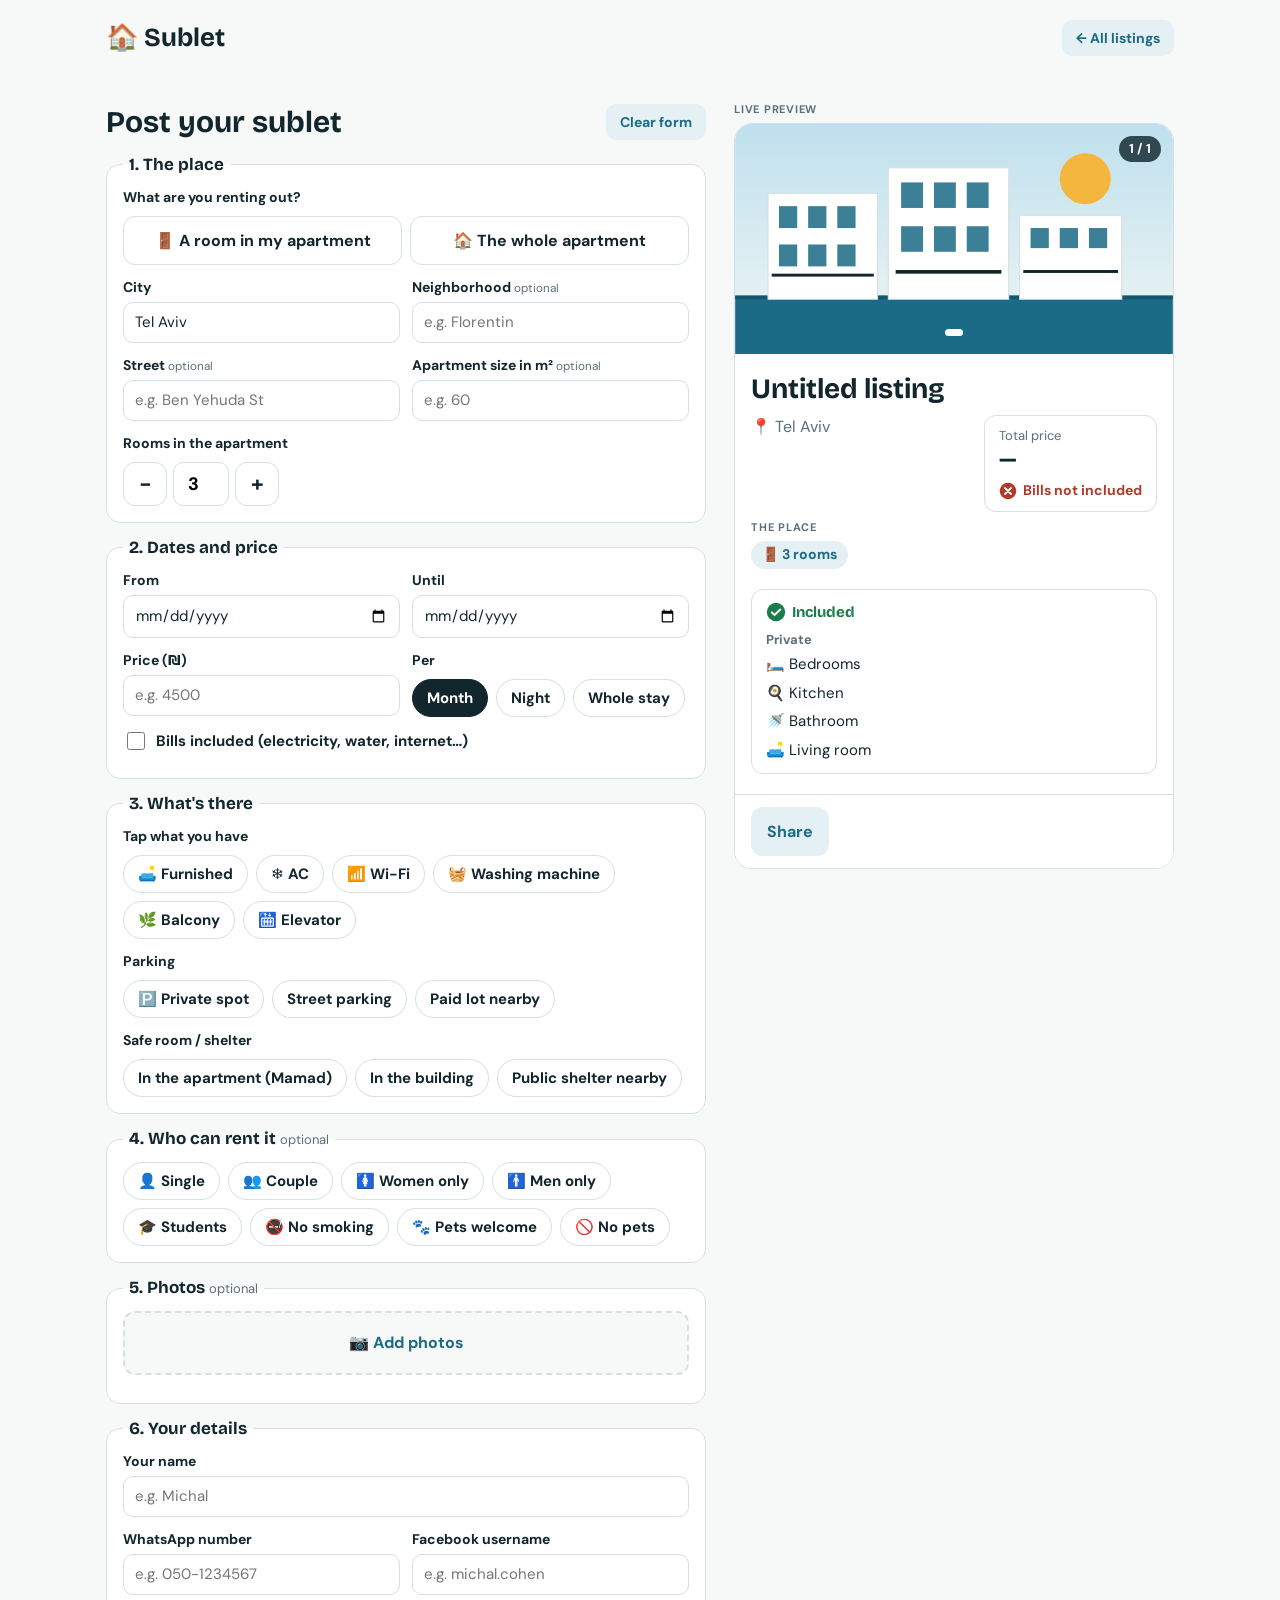
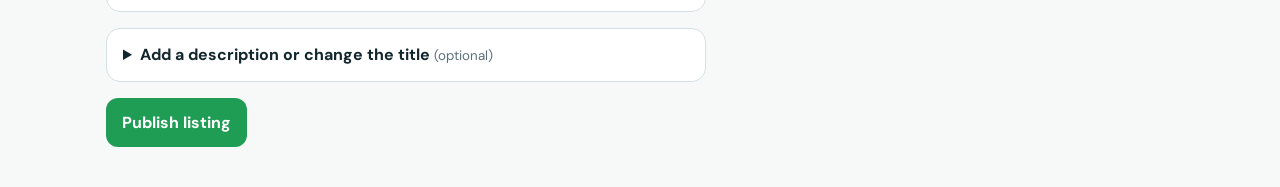
==== commit 35724c98: "Add Messenger contact option; tidy form and listing layout - Contact: WhatsApp number and/or Faceboo" ====
--- a/create.html
+++ b/create.html
@@ -17,7 +17,10 @@
   </header>
 
   <div>
-    <h1 class="ctitle">Post your sublet</h1>
+    <div class="ctop">
+      <h1 class="ctitle">Post your sublet</h1>
+      <button class="btn alt small" type="button" id="clear">Clear form</button>
+    </div>
 
     <!-- The tap options (amenities, parking...) are lists in the script below: edit them there. -->
     <form id="form" novalidate>
@@ -26,14 +29,14 @@
         <div class="q full"><span class="ql" id="q-type">What are you renting out?</span>
           <div class="opts big" id="o-type" role="group" aria-labelledby="q-type"></div></div>
         <label class="f">City<input name="city" value="Tel Aviv" placeholder="e.g. Tel Aviv"></label>
-        <label class="f">Neighborhood <small>optional</small><input name="hood" placeholder="e.g. Florentin"></label>
-        <label class="f">Street <small>optional</small><input name="street" placeholder="e.g. Ben Yehuda St"></label>
+        <label class="f"><span>Neighborhood <small>optional</small></span><input name="hood" placeholder="e.g. Florentin"></label>
+        <label class="f"><span>Street <small>optional</small></span><input name="street" placeholder="e.g. Ben Yehuda St"></label>
+        <label class="f"><span>Apartment size in m² <small>optional</small></span><input name="size" type="number" min="0" inputmode="numeric" placeholder="e.g. 60"></label>
         <div class="q" id="q-rooms"><span class="ql">Rooms in the apartment</span>
           <div class="step"><button type="button" data-step="rooms" data-d="-0.5" aria-label="Fewer rooms">−</button><input name="rooms" type="number" min="1" max="9" step="0.5" value="3" inputmode="decimal" aria-label="Rooms"><button type="button" data-step="rooms" data-d="0.5" aria-label="More rooms">+</button></div></div>
         <div class="q" id="q-others"><span class="ql">Other people living there</span>
           <div class="step"><button type="button" data-step="others" data-d="-1" aria-label="Fewer people">−</button><input name="others" type="number" min="0" max="9" value="1" inputmode="numeric" aria-label="Other people"><button type="button" data-step="others" data-d="1" aria-label="More people">+</button></div></div>
-        <label class="f" id="q-roomSize">Room size in m² <small>optional</small><input name="roomSize" type="number" min="0" inputmode="numeric" placeholder="e.g. 12"></label>
-        <label class="f">Apartment size in m² <small>optional</small><input name="size" type="number" min="0" inputmode="numeric" placeholder="e.g. 60"></label>
+        <label class="f" id="q-roomSize"><span>Room size in m² <small>optional</small></span><input name="roomSize" type="number" min="0" inputmode="numeric" placeholder="e.g. 12"></label>
       </fieldset>
 
       <fieldset>
@@ -49,10 +52,8 @@
 
       <fieldset>
         <legend>3. What's there</legend>
-        <div class="q" id="q-bath"><span class="ql" id="l-bath">Bathroom</span>
+        <div class="q full" id="q-bath"><span class="ql" id="l-bath">Bathroom</span>
           <div class="opts" id="o-bath" role="group" aria-labelledby="l-bath"></div></div>
-        <div class="q" id="q-toilet"><span class="ql" id="l-toilet">Toilet</span>
-          <div class="opts" id="o-toilet" role="group" aria-labelledby="l-toilet"></div></div>
         <div class="q full"><span class="ql" id="l-amen">Tap what you have</span>
           <div class="opts" id="o-amen" role="group" aria-labelledby="l-amen"></div></div>
         <div class="q full" id="q-mine" hidden><span class="ql" id="l-mine">Which of these are just for the renter?</span>
@@ -76,8 +77,9 @@
 
       <fieldset>
         <legend>6. Your details</legend>
-        <label class="f">Your name<input name="name" required placeholder="e.g. Michal" autocomplete="given-name"></label>
-        <label class="f">WhatsApp number<input name="phone" type="tel" required placeholder="e.g. 050-1234567" autocomplete="tel"></label>
+        <label class="f full">Your name<input name="name" required placeholder="e.g. Michal" autocomplete="given-name"></label>
+        <label class="f">WhatsApp number<input name="phone" type="tel" placeholder="e.g. 050-1234567" autocomplete="tel"></label>
+        <label class="f">Facebook username<input name="messenger" placeholder="e.g. michal.cohen" autocapitalize="off" autocorrect="off" spellcheck="false"></label>
       </fieldset>
 
       <details class="more">
@@ -94,7 +96,6 @@
       <p class="pubmsg" id="pubError" role="alert" hidden></p>
       <div class="actions">
         <button class="btn main" type="submit" id="submitBtn">Publish listing</button>
-        <button class="btn alt" type="button" id="clear">Start over</button>
       </div>
     </form>
 
@@ -147,7 +148,6 @@
     ],
     // Room in a shared apartment only: is it just for the renter, or shared with flatmates?
     bath: [{ value: 'private', label: 'Private' }, { value: 'shared', label: 'Shared' }],
-    toilet: [{ value: 'private', label: 'Private' }, { value: 'shared', label: 'Shared' }],
     unit: [
       { value: 'month', label: 'Month' },
       { value: 'night', label: 'Night' },
@@ -188,14 +188,13 @@
   drawOptions('type', OPTIONS.type, { single: true, required: true });
   drawOptions('unit', OPTIONS.unit, { single: true });
   drawOptions('bath', OPTIONS.bath, { single: true });
-  drawOptions('toilet', OPTIONS.toilet, { single: true });
   drawOptions('amen', OPTIONS.amen);
   drawOptions('mine', OPTIONS.amen.filter(o => o.split));
   drawOptions('parking', OPTIONS.parking, { single: true });
   drawOptions('shelter', OPTIONS.shelter, { single: true });
   drawOptions('who', OPTIONS.who);
   // These always keep one choice (tapping the picked one again doesn't un-pick it).
-  const KEEP_ONE = { unit: 'month', bath: 'shared', toilet: 'shared' };
+  const KEEP_ONE = { unit: 'month', bath: 'shared' };
   const setDefaults = () => {   // pick the default wherever nothing is picked
     for (const [name, value] of Object.entries(KEEP_ONE))
       if (!document.querySelector(`input[name=${name}]:checked`)) document.querySelector(`input[name=${name}][value=${value}]`).checked = true;
@@ -223,6 +222,14 @@
     if (d.startsWith('00')) d = d.slice(2);
     if (d.startsWith('0')) d = '972' + d.slice(1);
     return d;
+  }
+
+  // "facebook.com/michal.cohen", "m.me/michal.cohen", "@michal.cohen" -> "michal.cohen" (for an m.me/ Messenger link)
+  function fbUsername(text) {
+    const t = text.trim();
+    const id = t.match(/[?&]id=(\d+)/);   // facebook.com/profile.php?id=123...
+    if (id) return id[1];
+    return t.replace(/^(https?:\/\/)?(www\.|m\.)?(facebook\.com|fb\.com|m\.me)\//i, '').replace(/^@/, '').split(/[/?#]/)[0].replace(/[^A-Za-z0-9.]/g, '');
   }
 
   // Length of the stay. The "until" day counts as a day of the stay.
@@ -271,16 +278,13 @@
 
     // "The place" chips
     const place =
-      shared ? ['1 private bedroom' + (roomSize ? `, ${roomSize} m²` : ''), plural(others, 'other resident'),
-                `🚪 ${rooms} rooms in total`, ...(size ? [`📐 Apartment ${size} m²`] : [])] :
+      shared ? ['🛏️ 1 private bedroom' + (roomSize ? `, ${roomSize} m²` : ''), '👥 ' + plural(others, 'other resident'),
+                `🚪 ${rooms} rooms in total`, ...(size ? [`📐 ${size} m²`] : [])] :
       [...(studio ? [] : [`🚪 ${plural(rooms, 'room')}`]), ...(size ? [`📐 ${size} m²`] : [])];
 
     // ---- Included / Nearby ----
-    // In a shared apartment the bathroom and toilet are each private or shared.
-    const wash = side => [
-      ...(one('bath') === side ? ['🚿 Bathroom'] : []),
-      ...(one('toilet') === side ? ['🚽 Toilet'] : []),
-    ];
+    // In a shared apartment the bathroom is private or shared.
+    const wash = side => one('bath') === side ? ['🚿 Bathroom'] : [];
 
     const parking = one('parking'), shelter = one('shelter');
     const yours = [   // in a shared apartment: only for the person renting
@@ -319,7 +323,7 @@
       description: f.description.value.split(/\n\s*\n/).map(s => s.replace(/\s*\n\s*/g, ' ').trim()).filter(Boolean),
       included,
       nearby,
-      contact: { name: f.name.value.trim(), phone: phoneDigits(f.phone.value) },
+      contact: { name: f.name.value.trim(), phone: phoneDigits(f.phone.value), messenger: fbUsername(f.messenger.value) },
       photos: photos.map(p => ({ src: `photos/${id}/${p.file.name}`, caption: p.caption })),
     };
   }
@@ -328,7 +332,7 @@
   function update() {
     const shared = one('type') === 'Shared apartment';
     // Show only the questions that fit what they're renting out.
-    for (const q of ['q-others', 'q-roomSize', 'q-bath', 'q-toilet']) document.getElementById(q).hidden = !shared;
+    for (const q of ['q-others', 'q-roomSize', 'q-bath']) document.getElementById(q).hidden = !shared;
     // "Which of these are just for the renter?": shared apartment only, showing only the amenities picked above
     let anyMine = false;
     for (const i of form.querySelectorAll('input[name=mine]')) {
@@ -387,7 +391,7 @@
 
   // ================= Tap a picked option again to un-pick it =================
   // Checkboxes do this by themselves; single-choice buttons (radios) don't, so we add it.
-  // The KEEP_ONE questions (per month / night..., bathroom, toilet) always keep one choice.
+  // The KEEP_ONE questions (per month / night..., bathroom) always keep one choice.
   form.addEventListener('pointerdown', e => {
     const input = e.target.closest('.opt')?.querySelector('input[type=radio]');
     if (input) input.dataset.wasChecked = input.checked ? '1' : '';
@@ -440,17 +444,29 @@
     saveDraft(); update(); done.hidden = true;
   });
 
-  // "Start over" keeps your name and number.
-  document.getElementById('clear').addEventListener('click', () => {
-    const name = f.name.value, phone = f.phone.value;
+  // "Clear form" empties everything except your name and contact details.
+  const clearBtn = document.getElementById('clear');
+  function clearForm() {
+    const name = f.name.value, phone = f.phone.value, messenger = f.messenger.value;
     form.reset();
     setDefaults();
-    f.name.value = name; f.phone.value = phone;
+    f.name.value = name; f.phone.value = phone; f.messenger.value = messenger;
     photos.forEach(p => URL.revokeObjectURL(p.url));
     photos = [];
     drawPhotos(); saveDraft(); update();
     done.hidden = true;
     scrollTo({ top: 0, behavior: 'smooth' });
+  }
+  // Tap twice to clear, so one stray tap doesn't wipe the form.
+  let clearTimer;
+  clearBtn.addEventListener('click', () => {
+    if (!clearTimer) {
+      clearBtn.textContent = 'Tap again to clear';
+      clearTimer = setTimeout(() => { clearTimer = null; clearBtn.textContent = 'Clear form'; }, 3000);
+      return;
+    }
+    clearTimeout(clearTimer); clearTimer = null; clearBtn.textContent = 'Clear form';
+    clearForm();
   });
 
   // ================= "Create listing" =================
@@ -468,7 +484,11 @@
     if (!datesOk()) return problem(f.to, 'The end date must be after the start date');
     if (!(Number(f.price.value) > 0)) return problem(f.price, 'Write the price');
     if (!f.name.value.trim()) return problem(f.name, 'Write your name');
-    if (phoneDigits(f.phone.value).length < 11) return problem(f.phone, 'Write your WhatsApp number, e.g. 050-1234567');
+    const phone = phoneDigits(f.phone.value), fb = fbUsername(f.messenger.value);
+    if (!phone && !fb) return problem(f.phone, 'Add a WhatsApp number or a Facebook username, so renters can reach you');
+    if (phone && phone.length < 11) return problem(f.phone, 'Check the WhatsApp number, e.g. 050-1234567');
+    if (/\s/.test(f.messenger.value.trim()) || (f.messenger.value.trim() && fb.length < 3))
+      return problem(f.messenger, 'Write your Facebook username (from your profile link), not your name. E.g. michal.cohen');
     return true;
   }
 
@@ -522,6 +542,7 @@
     const $ = s => document.getElementById(s);
     try { localStorage.removeItem(SAVE_KEY); } catch (e) {}
     form.hidden = true;
+    clearBtn.hidden = true;
     published.hidden = false;
     $('pubTitle').textContent = '⏳ Publishing your listing…';
     $('pubText').textContent = 'Your link will be ready in about a minute. Keep this page open.';
@@ -562,7 +583,8 @@
   document.getElementById('another').addEventListener('click', () => {
     published.hidden = true;
     form.hidden = false;
-    document.getElementById('clear').click();
+    clearBtn.hidden = false;
+    clearForm();
   });
 
   form.addEventListener('submit', e => {
--- a/style.css
+++ b/style.css
@@ -26,6 +26,7 @@
 .sr{position:absolute;width:1px;height:1px;overflow:hidden;clip:rect(0 0 0 0);white-space:nowrap}
 .btn{display:inline-block;font:700 16px var(--f-body);border-radius:12px;padding:14px 16px;text-align:center;text-decoration:none;cursor:pointer;border:0}
 .btn.main{background:var(--wa);color:#fff}
+.btn.ms{background:#0866ff}
 .btn.alt{background:var(--sea-soft);color:var(--sea)}
 .btn.dark{background:var(--ink);color:#fff}
 .btn.small{font-size:14px;padding:9px 14px;border-radius:10px}
@@ -64,6 +65,7 @@
 .meta strong{color:var(--ink);font-weight:700;font-variant-numeric:tabular-nums}
 .gl{margin:0 0 6px;font:700 11px/1 var(--f-body);letter-spacing:.07em;text-transform:uppercase;color:var(--muted)}
 .cl{display:flex;flex-wrap:wrap;gap:6px}
+.tags{grid-column:1/-1;display:flex;flex-direction:column;gap:12px}
 .contact{font-weight:700}
 .fact{border:1px solid var(--line);border-radius:12px;padding:10px 14px}
 .fact span{display:block;color:var(--muted);font-size:13px}
@@ -149,7 +151,8 @@
 @media (max-width:900px){.pv{position:static}.frame{max-height:none}}
 
 /* Tap-to-pick chips (radio buttons / checkboxes dressed as buttons) */
-.ctitle{font:700 30px/1.1 var(--f-display);margin:0 0 16px}
+.ctop{display:flex;align-items:center;justify-content:space-between;gap:12px;flex-wrap:wrap;margin:0 0 16px}
+.ctitle{font:700 30px/1.1 var(--f-display);margin:0}
 form legend small{font:400 13px var(--f-body);color:var(--muted)}
 .q{display:flex;flex-direction:column;gap:8px}
 .q.full,.pickbtn.full,.check.full,.total.full{grid-column:1/-1}
